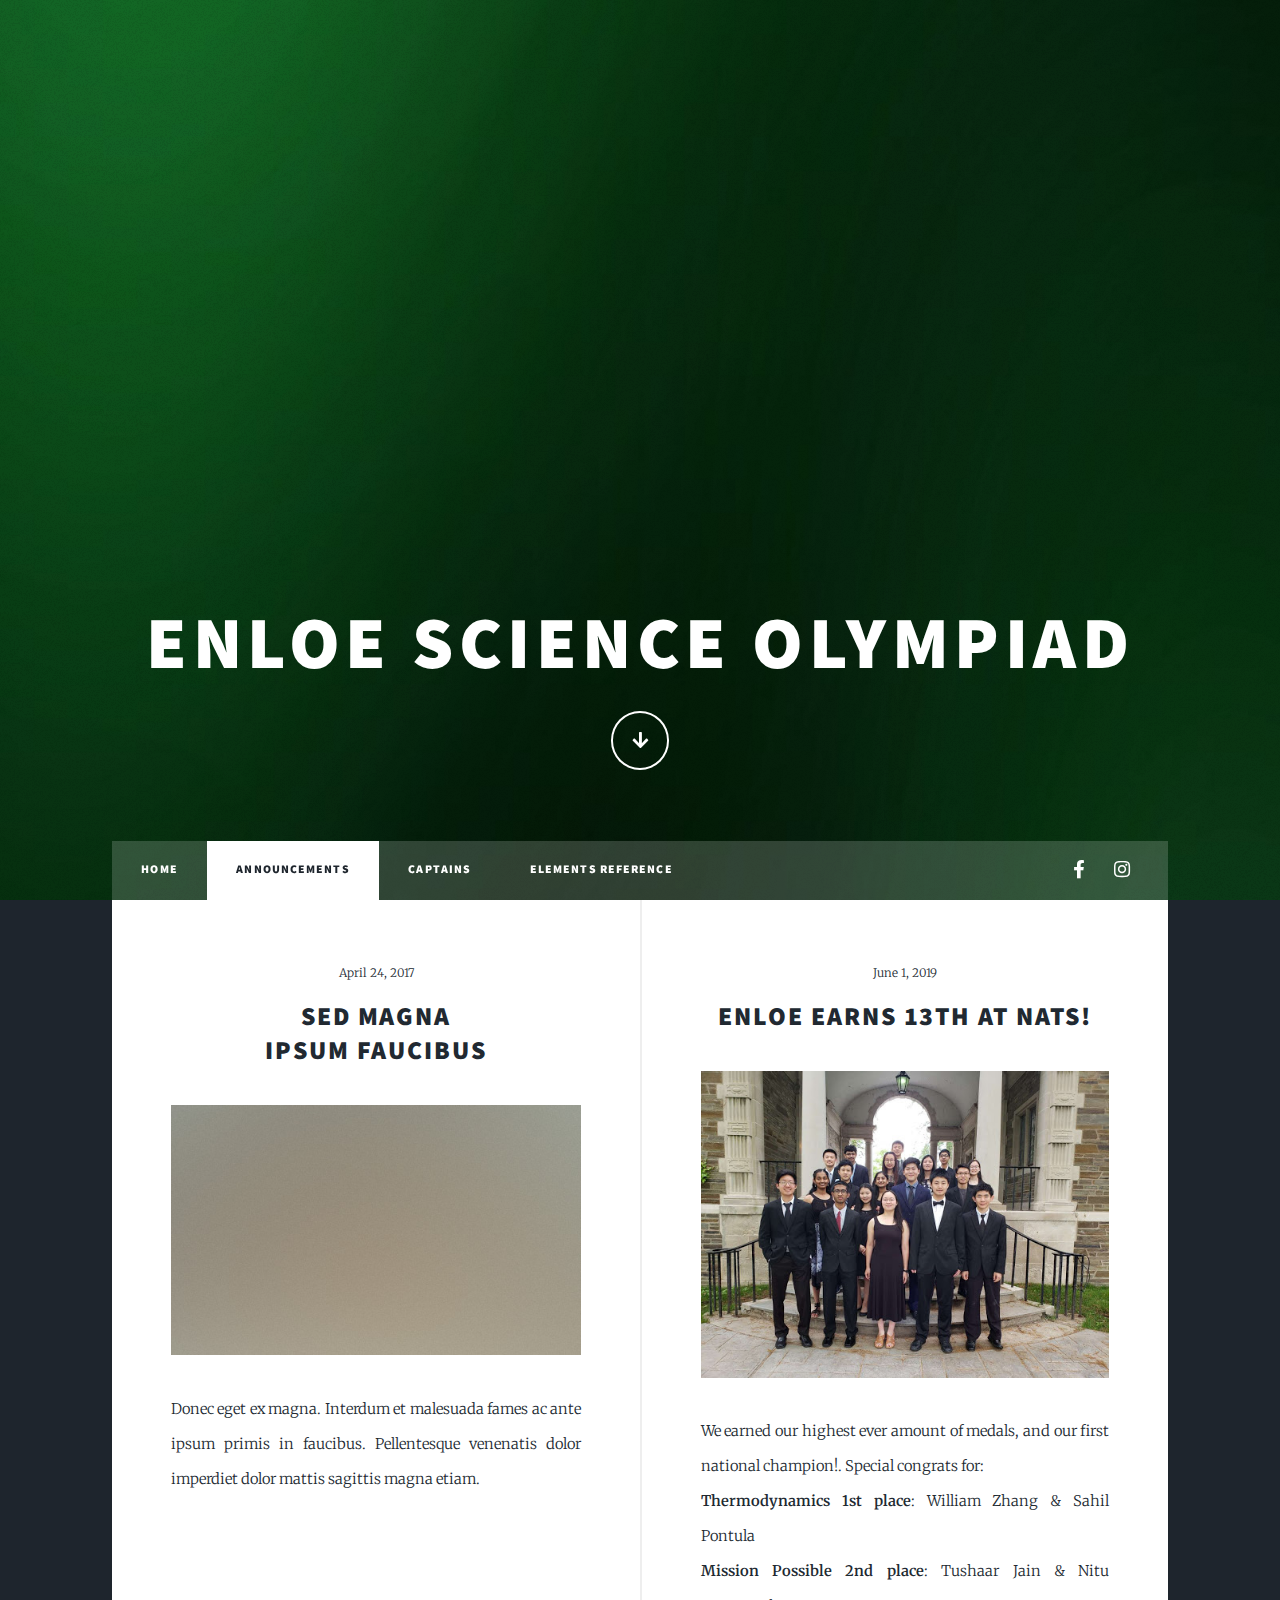
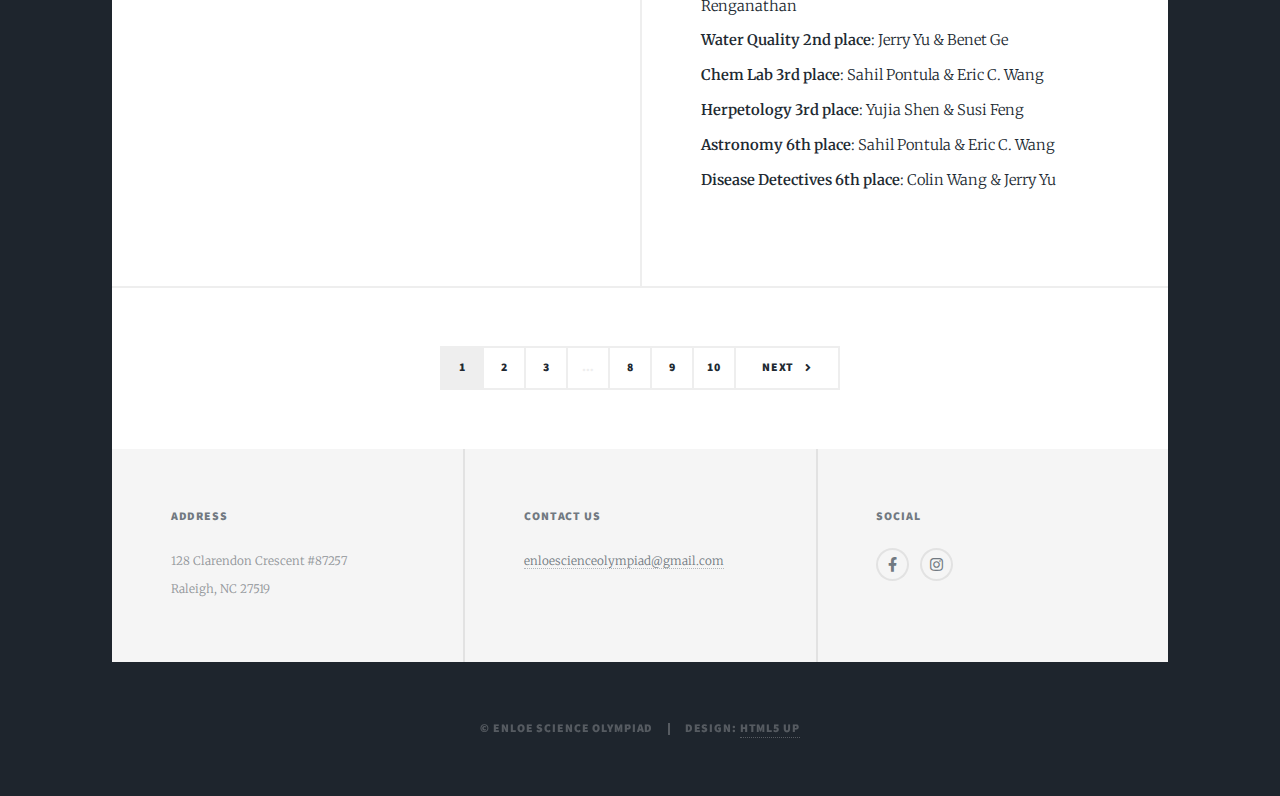
==== announcements.html @ c6d3ee55 "Merge branch 'gh-pages'" ====
<!DOCTYPE HTML>
<!--
	Massively by HTML5 UP
	html5up.net | @ajlkn
	Free for personal and commercial use under the CCA 3.0 license (html5up.net/license)
-->
<html>
	<head>
		<title>Enloe Science Olympiad</title>
		<meta charset="utf-8" />
		<meta name="viewport" content="width=device-width, initial-scale=1, user-scalable=no" />
		<link rel="stylesheet" href="assets/css/main.css" />
		<noscript><link rel="stylesheet" href="assets/css/noscript.css" /></noscript>
	</head>
	<body class="is-preload">

		<!-- Wrapper -->
			<div id="wrapper" class="fade-in">

				<!-- Intro -->
					<div id="intro">
						<h1>Enloe Science Olympiad</h1>
						<ul class="actions">
							<li><a href="#header" class="button icon solid solo fa-arrow-down scrolly">Continue</a></li>
						</ul>
					</div>

				<!-- Header -->
					<header id="header">
						<a href="index.html" class="logo">Enloe Science Olympiad</a>
					</header>

				<!-- Nav -->
					<nav id="nav">
						<ul class="links">
							<li><a href="index.html">Home</a></li>
							<li class="active"><a href="announcements.html">Announcements</a></li>
							<li><a href="captains.html">Captains</a></li>
							<li><a href="elements.html">Elements Reference</a></li>
						</ul>
						<ul class="icons">
							<li><a href="#" class="icon brands fa-facebook-f"><span class="label">Facebook</span></a></li>
							<li><a href="#" class="icon brands fa-instagram"><span class="label">Instagram</span></a></li>
						</ul>
					</nav>

				<!-- Main -->
					<div id="main">

						<!-- Posts -->
							<section class="posts">
								<article>
									<header>
										<span class="date">April 24, 2017</span>
										<h2><a href="#">Sed magna<br />
										ipsum faucibus</a></h2>
									</header>
									<a href="#" class="image fit"><img src="images/pic02.jpg" alt="" /></a>
									<p>Donec eget ex magna. Interdum et malesuada fames ac ante ipsum primis in faucibus. Pellentesque venenatis dolor imperdiet dolor mattis sagittis magna etiam.</p>
									<ul class="actions special">
									</ul>
								</article>
								<article>
									<header>
										<span class="date">June 1, 2019</span>
										<h2><a href="#">Enloe earns 13th at Nats!</a></h2>
									</header>
									<a href="#" class="image fit"><img src="images/2019nats.jpg" alt="" /></a>
									<p>We earned our highest ever amount of medals, and our first national champion!. Special congrats for:
									<br /><b>Thermodynamics 1st place</b>: William Zhang & Sahil Pontula<br />
									<b>Mission Possible 2nd place</b>: Tushaar Jain & Nitu Renganathan<br />
									<b>Water Quality 2nd place</b>: Jerry Yu & Benet Ge<br />
									<b>Chem Lab 3rd place</b>: Sahil Pontula & Eric C. Wang<br />
									<b>Herpetology 3rd place</b>: Yujia Shen & Susi Feng<br />
									<b>Astronomy 6th place</b>: Sahil Pontula & Eric C. Wang<br />
									<b>Disease Detectives 6th place</b>: Colin Wang & Jerry Yu<br /><p>
									<ul class="actions special">
									</ul>
								</article>
							</section>

				<!-- Footer -->
					<footer>
						<div class="pagination">
							<!--<a href="#" class="previous">Prev</a>-->
							<a href="#" class="page active">1</a>
							<a href="#" class="page">2</a>
							<a href="#" class="page">3</a>
							<span class="extra">&hellip;</span>
							<a href="#" class="page">8</a>
							<a href="#" class="page">9</a>
							<a href="#" class="page">10</a>
							<a href="#" class="next">Next</a>
						</div>
					</footer>

					</div>

				<!-- Footer -->
					<footer id="footer">
						</section>
							<section class="alt">
								<h3>Address</h3>
								<p>128 Clarendon Crescent #87257<br />
								Raleigh, NC 27519</p>
							</section>
							<section>
								<h3>Contact Us</h3>
								<p><a href="#">enloescienceolympiad@gmail.com</a></p>
							</section>
							<section>
								<h3>Social</h3>
								<ul class="icons alt">
									<li><a href="#" class="icon brands alt fa-facebook-f"><span class="label">Facebook</span></a></li>
									<li><a href="#" class="icon brands alt fa-instagram"><span class="label">Instagram</span></a></li>
								</ul>
							</section>
						</section>
					</footer>

				<!-- Copyright -->
					<div id="copyright">
						<ul><li>&copy; Enloe Science Olympiad</li><li>Design: <a href="https://html5up.net">HTML5 UP</a></li></ul>
					</div>

			</div>

		<!-- Scripts -->
			<script src="assets/js/jquery.min.js"></script>
			<script src="assets/js/jquery.scrollex.min.js"></script>
			<script src="assets/js/jquery.scrolly.min.js"></script>
			<script src="assets/js/browser.min.js"></script>
			<script src="assets/js/breakpoints.min.js"></script>
			<script src="assets/js/util.js"></script>
			<script src="assets/js/main.js"></script>

	</body>
</html>
---- assets/css/main.css ----
@import url(fontawesome-all.min.css);
@import url("https://fonts.googleapis.com/css?family=Merriweather:300,700,300italic,700italic|Source+Sans+Pro:900");

/*
	Massively by HTML5 UP
	html5up.net | @ajlkn
	Free for personal and commercial use under the CCA 3.0 license (html5up.net/license)
*/

html, body, div, span, applet, object,
iframe, h1, h2, h3, h4, h5, h6, p, blockquote,
pre, a, abbr, acronym, address, big, cite,
code, del, dfn, em, img, ins, kbd, q, s, samp,
small, strike, strong, sub, sup, tt, var, b,
u, i, center, dl, dt, dd, ol, ul, li, fieldset,
form, label, legend, table, caption, tbody,
tfoot, thead, tr, th, td, article, aside,
canvas, details, embed, figure, figcaption,
footer, header, hgroup, menu, nav, output, ruby,
section, summary, time, mark, audio, video {
	margin: 0;
	padding: 0;
	border: 0;
	font-size: 100%;
	font: inherit;
	vertical-align: baseline;}

article, aside, details, figcaption, figure,
footer, header, hgroup, menu, nav, section {
	display: block;}

body {
	line-height: 1;
}

ol, ul {
	list-style: none;
}

blockquote, q {
	quotes: none;
}

	blockquote:before, blockquote:after, q:before, q:after {
		content: '';
		content: none;
	}

table {
	border-collapse: collapse;
	border-spacing: 0;
}

body {
	-webkit-text-size-adjust: none;
}

mark {
	background-color: transparent;
	color: inherit;
}

input::-moz-focus-inner {
	border: 0;
	padding: 0;
}

input, select, textarea {
	-moz-appearance: none;
	-webkit-appearance: none;
	-ms-appearance: none;
	appearance: none;
}

/* Basic */

	@-ms-viewport {
		width: device-width;
	}

	body {
		-ms-overflow-style: scrollbar;
	}

	@media screen and (max-width: 480px) {

		html, body {
			min-width: 320px;
		}

	}

	html {
		box-sizing: border-box;
	}

	*, *:before, *:after {
		box-sizing: inherit;
	}

	body {
		background-color: #1e252d;
	}

		body.is-preload *, body.is-preload *:before, body.is-preload *:after {
			-moz-animation: none !important;
			-webkit-animation: none !important;
			-ms-animation: none !important;
			animation: none !important;
			-moz-transition: none !important;
			-webkit-transition: none !important;
			-ms-transition: none !important;
			transition: none !important;
		}

/* Type */

	html {
		font-size: 16pt;
	}

		@media screen and (max-width: 1680px) {

			html {
				font-size: 12pt;
			}

		}

		@media screen and (max-width: 1280px) {

			html {
				font-size: 11pt;
			}

		}

		@media screen and (max-width: 360px) {

			html {
				font-size: 10pt;
			}

		}

	body {
		color: #212931;
	}

	body, input, select, textarea {
		font-family: "Merriweather", Georgia, serif;
		font-weight: 300;
		font-size: 1rem;
		line-height: 2.375;
	}

	a {
		-moz-transition: color 0.2s ease-in-out, background-color 0.2s ease-in-out, border-color 0.2s ease-in-out, box-shadow 0.2s ease-in-out;
		-webkit-transition: color 0.2s ease-in-out, background-color 0.2s ease-in-out, border-color 0.2s ease-in-out, box-shadow 0.2s ease-in-out;
		-ms-transition: color 0.2s ease-in-out, background-color 0.2s ease-in-out, border-color 0.2s ease-in-out, box-shadow 0.2s ease-in-out;
		transition: color 0.2s ease-in-out, background-color 0.2s ease-in-out, border-color 0.2s ease-in-out, box-shadow 0.2s ease-in-out;
		border-bottom: dotted 1px;
		text-decoration: none;
	}

		a:hover {
			border-bottom-color: transparent;
		}

	strong, b {
		font-weight: 600;
	}

	em, i {
		font-style: italic;
	}

	p {
		text-align: justify;
		margin: 0 0 2rem 0;
	}

	h1, h2, h3, h4, h5, h6 {
		font-family: "Source Sans Pro", Helvetica, sans-serif;
		font-weight: 900;
		line-height: 1.5;
		letter-spacing: 0.075em;
		text-transform: uppercase;
		margin: 0 0 1rem 0;
	}

		h1 a, h2 a, h3 a, h4 a, h5 a, h6 a {
			border-bottom: 0;
			color: inherit;
			text-decoration: none;
		}

	h1 {
		font-size: 4rem;
		line-height: 1.1;
		margin: 0 0 2rem 0;
	}

	h2 {
		font-size: 1.75rem;
		line-height: 1.3;
		margin: 0 0 1.5rem 0;
	}

	h3 {
		font-size: 1.25rem;
		margin: 0 0 1.5rem 0;
	}

	h4 {
		font-size: 1rem;
	}

	h5 {
		font-size: 0.9rem;
	}

	h6 {
		font-size: 0.8rem;
	}

	sub {
		font-size: 0.8rem;
		position: relative;
		top: 0.5rem;
	}

	sup {
		font-size: 0.8rem;
		position: relative;
		top: -0.5rem;
	}

	blockquote {
		border-left: solid 4px;
		font-style: italic;
		margin: 0 0 2rem 0;
		padding: 0.5rem 0 0.5rem 2rem;
	}

	code {
		border: solid 2px;
		font-family: "Courier New", monospace;
		font-size: 0.9rem;
		margin: 0 0.25rem;
		padding: 0.25rem 0.65rem;
	}

	pre {
		-webkit-overflow-scrolling: touch;
		font-family: "Courier New", monospace;
		font-size: 0.9rem;
		margin: 0 0 2rem 0;
	}

		pre code {
			display: block;
			line-height: 1.75;
			padding: 1rem 1.5rem;
			overflow-x: auto;
		}

	hr {
		border: 0;
		border-bottom: solid 2px;
		margin: 3rem 0;
	}

		hr.major {
			margin: 5rem 0;
		}

	.align-left {
		text-align: left;
	}

	.align-center {
		text-align: center;
	}

	.align-right {
		text-align: right;
	}

	input, select, textarea {
		color: #212931;
	}

	a {
		color: #212931;
		border-bottom-color: rgba(33, 41, 49, 0.5);
	}

		a:hover {
			border-bottom-color: transparent;
			color: #18bfef !important;
		}

	strong, b {
		color: #212931;
	}

	h1, h2, h3, h4, h5, h6 {
		color: #212931;
	}

	blockquote {
		border-left-color: #eeeeee;
	}

	code {
		background: rgba(220, 220, 220, 0.25);
		border-color: #eeeeee;
	}

	hr {
		border-bottom-color: #eeeeee;
	}

/* Row */

	.row {
		display: flex;
		flex-wrap: wrap;
		box-sizing: border-box;
		align-items: stretch;
	}

		.row > * {
			box-sizing: border-box;
		}

		.row.gtr-uniform > * > :last-child {
			margin-bottom: 0;
		}

		.row.aln-left {
			justify-content: flex-start;
		}

		.row.aln-center {
			justify-content: center;
		}

		.row.aln-right {
			justify-content: flex-end;
		}

		.row.aln-top {
			align-items: flex-start;
		}

		.row.aln-middle {
			align-items: center;
		}

		.row.aln-bottom {
			align-items: flex-end;
		}

		.row > .imp {
			order: -1;
		}

		.row > .col-1 {
			width: 8.33333%;
		}

		.row > .off-1 {
			margin-left: 8.33333%;
		}

		.row > .col-2 {
			width: 16.66667%;
		}

		.row > .off-2 {
			margin-left: 16.66667%;
		}

		.row > .col-3 {
			width: 25%;
		}

		.row > .off-3 {
			margin-left: 25%;
		}

		.row > .col-4 {
			width: 33.33333%;
		}

		.row > .off-4 {
			margin-left: 33.33333%;
		}

		.row > .col-5 {
			width: 41.66667%;
		}

		.row > .off-5 {
			margin-left: 41.66667%;
		}

		.row > .col-6 {
			width: 50%;
		}

		.row > .off-6 {
			margin-left: 50%;
		}

		.row > .col-7 {
			width: 58.33333%;
		}

		.row > .off-7 {
			margin-left: 58.33333%;
		}

		.row > .col-8 {
			width: 66.66667%;
		}

		.row > .off-8 {
			margin-left: 66.66667%;
		}

		.row > .col-9 {
			width: 75%;
		}

		.row > .off-9 {
			margin-left: 75%;
		}

		.row > .col-10 {
			width: 83.33333%;
		}

		.row > .off-10 {
			margin-left: 83.33333%;
		}

		.row > .col-11 {
			width: 91.66667%;
		}

		.row > .off-11 {
			margin-left: 91.66667%;
		}

		.row > .col-12 {
			width: 100%;
		}

		.row > .off-12 {
			margin-left: 100%;
		}

		.row.gtr-0 {
			margin-top: 0;
			margin-left: 0rem;
		}

			.row.gtr-0 > * {
				padding: 0 0 0 0rem;
			}

			.row.gtr-0.gtr-uniform {
				margin-top: 0rem;
			}

				.row.gtr-0.gtr-uniform > * {
					padding-top: 0rem;
				}

		.row.gtr-25 {
			margin-top: 0;
			margin-left: -0.375rem;
		}

			.row.gtr-25 > * {
				padding: 0 0 0 0.375rem;
			}

			.row.gtr-25.gtr-uniform {
				margin-top: -0.375rem;
			}

				.row.gtr-25.gtr-uniform > * {
					padding-top: 0.375rem;
				}

		.row.gtr-50 {
			margin-top: 0;
			margin-left: -0.75rem;
		}

			.row.gtr-50 > * {
				padding: 0 0 0 0.75rem;
			}

			.row.gtr-50.gtr-uniform {
				margin-top: -0.75rem;
			}

				.row.gtr-50.gtr-uniform > * {
					padding-top: 0.75rem;
				}

		.row {
			margin-top: 0;
			margin-left: -1.5rem;
		}

			.row > * {
				padding: 0 0 0 1.5rem;
			}

			.row.gtr-uniform {
				margin-top: -1.5rem;
			}

				.row.gtr-uniform > * {
					padding-top: 1.5rem;
				}

		.row.gtr-150 {
			margin-top: 0;
			margin-left: -2.25rem;
		}

			.row.gtr-150 > * {
				padding: 0 0 0 2.25rem;
			}

			.row.gtr-150.gtr-uniform {
				margin-top: -2.25rem;
			}

				.row.gtr-150.gtr-uniform > * {
					padding-top: 2.25rem;
				}

		.row.gtr-200 {
			margin-top: 0;
			margin-left: -3rem;
		}

			.row.gtr-200 > * {
				padding: 0 0 0 3rem;
			}

			.row.gtr-200.gtr-uniform {
				margin-top: -3rem;
			}

				.row.gtr-200.gtr-uniform > * {
					padding-top: 3rem;
				}

		@media screen and (max-width: 1680px) {

			.row {
				display: flex;
				flex-wrap: wrap;
				box-sizing: border-box;
				align-items: stretch;
			}

				.row > * {
					box-sizing: border-box;
				}

				.row.gtr-uniform > * > :last-child {
					margin-bottom: 0;
				}

				.row.aln-left {
					justify-content: flex-start;
				}

				.row.aln-center {
					justify-content: center;
				}

				.row.aln-right {
					justify-content: flex-end;
				}

				.row.aln-top {
					align-items: flex-start;
				}

				.row.aln-middle {
					align-items: center;
				}

				.row.aln-bottom {
					align-items: flex-end;
				}

				.row > .imp-xlarge {
					order: -1;
				}

				.row > .col-1-xlarge {
					width: 8.33333%;
				}

				.row > .off-1-xlarge {
					margin-left: 8.33333%;
				}

				.row > .col-2-xlarge {
					width: 16.66667%;
				}

				.row > .off-2-xlarge {
					margin-left: 16.66667%;
				}

				.row > .col-3-xlarge {
					width: 25%;
				}

				.row > .off-3-xlarge {
					margin-left: 25%;
				}

				.row > .col-4-xlarge {
					width: 33.33333%;
				}

				.row > .off-4-xlarge {
					margin-left: 33.33333%;
				}

				.row > .col-5-xlarge {
					width: 41.66667%;
				}

				.row > .off-5-xlarge {
					margin-left: 41.66667%;
				}

				.row > .col-6-xlarge {
					width: 50%;
				}

				.row > .off-6-xlarge {
					margin-left: 50%;
				}

				.row > .col-7-xlarge {
					width: 58.33333%;
				}

				.row > .off-7-xlarge {
					margin-left: 58.33333%;
				}

				.row > .col-8-xlarge {
					width: 66.66667%;
				}

				.row > .off-8-xlarge {
					margin-left: 66.66667%;
				}

				.row > .col-9-xlarge {
					width: 75%;
				}

				.row > .off-9-xlarge {
					margin-left: 75%;
				}

				.row > .col-10-xlarge {
					width: 83.33333%;
				}

				.row > .off-10-xlarge {
					margin-left: 83.33333%;
				}

				.row > .col-11-xlarge {
					width: 91.66667%;
				}

				.row > .off-11-xlarge {
					margin-left: 91.66667%;
				}

				.row > .col-12-xlarge {
					width: 100%;
				}

				.row > .off-12-xlarge {
					margin-left: 100%;
				}

				.row.gtr-0 {
					margin-top: 0;
					margin-left: 0rem;
				}

					.row.gtr-0 > * {
						padding: 0 0 0 0rem;
					}

					.row.gtr-0.gtr-uniform {
						margin-top: 0rem;
					}

						.row.gtr-0.gtr-uniform > * {
							padding-top: 0rem;
						}

				.row.gtr-25 {
					margin-top: 0;
					margin-left: -0.375rem;
				}

					.row.gtr-25 > * {
						padding: 0 0 0 0.375rem;
					}

					.row.gtr-25.gtr-uniform {
						margin-top: -0.375rem;
					}

						.row.gtr-25.gtr-uniform > * {
							padding-top: 0.375rem;
						}

				.row.gtr-50 {
					margin-top: 0;
					margin-left: -0.75rem;
				}

					.row.gtr-50 > * {
						padding: 0 0 0 0.75rem;
					}

					.row.gtr-50.gtr-uniform {
						margin-top: -0.75rem;
					}

						.row.gtr-50.gtr-uniform > * {
							padding-top: 0.75rem;
						}

				.row {
					margin-top: 0;
					margin-left: -1.5rem;
				}

					.row > * {
						padding: 0 0 0 1.5rem;
					}

					.row.gtr-uniform {
						margin-top: -1.5rem;
					}

						.row.gtr-uniform > * {
							padding-top: 1.5rem;
						}

				.row.gtr-150 {
					margin-top: 0;
					margin-left: -2.25rem;
				}

					.row.gtr-150 > * {
						padding: 0 0 0 2.25rem;
					}

					.row.gtr-150.gtr-uniform {
						margin-top: -2.25rem;
					}

						.row.gtr-150.gtr-uniform > * {
							padding-top: 2.25rem;
						}

				.row.gtr-200 {
					margin-top: 0;
					margin-left: -3rem;
				}

					.row.gtr-200 > * {
						padding: 0 0 0 3rem;
					}

					.row.gtr-200.gtr-uniform {
						margin-top: -3rem;
					}

						.row.gtr-200.gtr-uniform > * {
							padding-top: 3rem;
						}

		}

		@media screen and (max-width: 1280px) {

			.row {
				display: flex;
				flex-wrap: wrap;
				box-sizing: border-box;
				align-items: stretch;
			}

				.row > * {
					box-sizing: border-box;
				}

				.row.gtr-uniform > * > :last-child {
					margin-bottom: 0;
				}

				.row.aln-left {
					justify-content: flex-start;
				}

				.row.aln-center {
					justify-content: center;
				}

				.row.aln-right {
					justify-content: flex-end;
				}

				.row.aln-top {
					align-items: flex-start;
				}

				.row.aln-middle {
					align-items: center;
				}

				.row.aln-bottom {
					align-items: flex-end;
				}

				.row > .imp-large {
					order: -1;
				}

				.row > .col-1-large {
					width: 8.33333%;
				}

				.row > .off-1-large {
					margin-left: 8.33333%;
				}

				.row > .col-2-large {
					width: 16.66667%;
				}

				.row > .off-2-large {
					margin-left: 16.66667%;
				}

				.row > .col-3-large {
					width: 25%;
				}

				.row > .off-3-large {
					margin-left: 25%;
				}

				.row > .col-4-large {
					width: 33.33333%;
				}

				.row > .off-4-large {
					margin-left: 33.33333%;
				}

				.row > .col-5-large {
					width: 41.66667%;
				}

				.row > .off-5-large {
					margin-left: 41.66667%;
				}

				.row > .col-6-large {
					width: 50%;
				}

				.row > .off-6-large {
					margin-left: 50%;
				}

				.row > .col-7-large {
					width: 58.33333%;
				}

				.row > .off-7-large {
					margin-left: 58.33333%;
				}

				.row > .col-8-large {
					width: 66.66667%;
				}

				.row > .off-8-large {
					margin-left: 66.66667%;
				}

				.row > .col-9-large {
					width: 75%;
				}

				.row > .off-9-large {
					margin-left: 75%;
				}

				.row > .col-10-large {
					width: 83.33333%;
				}

				.row > .off-10-large {
					margin-left: 83.33333%;
				}

				.row > .col-11-large {
					width: 91.66667%;
				}

				.row > .off-11-large {
					margin-left: 91.66667%;
				}

				.row > .col-12-large {
					width: 100%;
				}

				.row > .off-12-large {
					margin-left: 100%;
				}

				.row.gtr-0 {
					margin-top: 0;
					margin-left: 0rem;
				}

					.row.gtr-0 > * {
						padding: 0 0 0 0rem;
					}

					.row.gtr-0.gtr-uniform {
						margin-top: 0rem;
					}

						.row.gtr-0.gtr-uniform > * {
							padding-top: 0rem;
						}

				.row.gtr-25 {
					margin-top: 0;
					margin-left: -0.375rem;
				}

					.row.gtr-25 > * {
						padding: 0 0 0 0.375rem;
					}

					.row.gtr-25.gtr-uniform {
						margin-top: -0.375rem;
					}

						.row.gtr-25.gtr-uniform > * {
							padding-top: 0.375rem;
						}

				.row.gtr-50 {
					margin-top: 0;
					margin-left: -0.75rem;
				}

					.row.gtr-50 > * {
						padding: 0 0 0 0.75rem;
					}

					.row.gtr-50.gtr-uniform {
						margin-top: -0.75rem;
					}

						.row.gtr-50.gtr-uniform > * {
							padding-top: 0.75rem;
						}

				.row {
					margin-top: 0;
					margin-left: -1.5rem;
				}

					.row > * {
						padding: 0 0 0 1.5rem;
					}

					.row.gtr-uniform {
						margin-top: -1.5rem;
					}

						.row.gtr-uniform > * {
							padding-top: 1.5rem;
						}

				.row.gtr-150 {
					margin-top: 0;
					margin-left: -2.25rem;
				}

					.row.gtr-150 > * {
						padding: 0 0 0 2.25rem;
					}

					.row.gtr-150.gtr-uniform {
						margin-top: -2.25rem;
					}

						.row.gtr-150.gtr-uniform > * {
							padding-top: 2.25rem;
						}

				.row.gtr-200 {
					margin-top: 0;
					margin-left: -3rem;
				}

					.row.gtr-200 > * {
						padding: 0 0 0 3rem;
					}

					.row.gtr-200.gtr-uniform {
						margin-top: -3rem;
					}

						.row.gtr-200.gtr-uniform > * {
							padding-top: 3rem;
						}

		}

		@media screen and (max-width: 980px) {

			.row {
				display: flex;
				flex-wrap: wrap;
				box-sizing: border-box;
				align-items: stretch;
			}

				.row > * {
					box-sizing: border-box;
				}

				.row.gtr-uniform > * > :last-child {
					margin-bottom: 0;
				}

				.row.aln-left {
					justify-content: flex-start;
				}

				.row.aln-center {
					justify-content: center;
				}

				.row.aln-right {
					justify-content: flex-end;
				}

				.row.aln-top {
					align-items: flex-start;
				}

				.row.aln-middle {
					align-items: center;
				}

				.row.aln-bottom {
					align-items: flex-end;
				}

				.row > .imp-medium {
					order: -1;
				}

				.row > .col-1-medium {
					width: 8.33333%;
				}

				.row > .off-1-medium {
					margin-left: 8.33333%;
				}

				.row > .col-2-medium {
					width: 16.66667%;
				}

				.row > .off-2-medium {
					margin-left: 16.66667%;
				}

				.row > .col-3-medium {
					width: 25%;
				}

				.row > .off-3-medium {
					margin-left: 25%;
				}

				.row > .col-4-medium {
					width: 33.33333%;
				}

				.row > .off-4-medium {
					margin-left: 33.33333%;
				}

				.row > .col-5-medium {
					width: 41.66667%;
				}

				.row > .off-5-medium {
					margin-left: 41.66667%;
				}

				.row > .col-6-medium {
					width: 50%;
				}

				.row > .off-6-medium {
					margin-left: 50%;
				}

				.row > .col-7-medium {
					width: 58.33333%;
				}

				.row > .off-7-medium {
					margin-left: 58.33333%;
				}

				.row > .col-8-medium {
					width: 66.66667%;
				}

				.row > .off-8-medium {
					margin-left: 66.66667%;
				}

				.row > .col-9-medium {
					width: 75%;
				}

				.row > .off-9-medium {
					margin-left: 75%;
				}

				.row > .col-10-medium {
					width: 83.33333%;
				}

				.row > .off-10-medium {
					margin-left: 83.33333%;
				}

				.row > .col-11-medium {
					width: 91.66667%;
				}

				.row > .off-11-medium {
					margin-left: 91.66667%;
				}

				.row > .col-12-medium {
					width: 100%;
				}

				.row > .off-12-medium {
					margin-left: 100%;
				}

				.row.gtr-0 {
					margin-top: 0;
					margin-left: 0rem;
				}

					.row.gtr-0 > * {
						padding: 0 0 0 0rem;
					}

					.row.gtr-0.gtr-uniform {
						margin-top: 0rem;
					}

						.row.gtr-0.gtr-uniform > * {
							padding-top: 0rem;
						}

				.row.gtr-25 {
					margin-top: 0;
					margin-left: -0.375rem;
				}

					.row.gtr-25 > * {
						padding: 0 0 0 0.375rem;
					}

					.row.gtr-25.gtr-uniform {
						margin-top: -0.375rem;
					}

						.row.gtr-25.gtr-uniform > * {
							padding-top: 0.375rem;
						}

				.row.gtr-50 {
					margin-top: 0;
					margin-left: -0.75rem;
				}

					.row.gtr-50 > * {
						padding: 0 0 0 0.75rem;
					}

					.row.gtr-50.gtr-uniform {
						margin-top: -0.75rem;
					}

						.row.gtr-50.gtr-uniform > * {
							padding-top: 0.75rem;
						}

				.row {
					margin-top: 0;
					margin-left: -1.5rem;
				}

					.row > * {
						padding: 0 0 0 1.5rem;
					}

					.row.gtr-uniform {
						margin-top: -1.5rem;
					}

						.row.gtr-uniform > * {
							padding-top: 1.5rem;
						}

				.row.gtr-150 {
					margin-top: 0;
					margin-left: -2.25rem;
				}

					.row.gtr-150 > * {
						padding: 0 0 0 2.25rem;
					}

					.row.gtr-150.gtr-uniform {
						margin-top: -2.25rem;
					}

						.row.gtr-150.gtr-uniform > * {
							padding-top: 2.25rem;
						}

				.row.gtr-200 {
					margin-top: 0;
					margin-left: -3rem;
				}

					.row.gtr-200 > * {
						padding: 0 0 0 3rem;
					}

					.row.gtr-200.gtr-uniform {
						margin-top: -3rem;
					}

						.row.gtr-200.gtr-uniform > * {
							padding-top: 3rem;
						}

		}

		@media screen and (max-width: 736px) {

			.row {
				display: flex;
				flex-wrap: wrap;
				box-sizing: border-box;
				align-items: stretch;
			}

				.row > * {
					box-sizing: border-box;
				}

				.row.gtr-uniform > * > :last-child {
					margin-bottom: 0;
				}

				.row.aln-left {
					justify-content: flex-start;
				}

				.row.aln-center {
					justify-content: center;
				}

				.row.aln-right {
					justify-content: flex-end;
				}

				.row.aln-top {
					align-items: flex-start;
				}

				.row.aln-middle {
					align-items: center;
				}

				.row.aln-bottom {
					align-items: flex-end;
				}

				.row > .imp-small {
					order: -1;
				}

				.row > .col-1-small {
					width: 8.33333%;
				}

				.row > .off-1-small {
					margin-left: 8.33333%;
				}

				.row > .col-2-small {
					width: 16.66667%;
				}

				.row > .off-2-small {
					margin-left: 16.66667%;
				}

				.row > .col-3-small {
					width: 25%;
				}

				.row > .off-3-small {
					margin-left: 25%;
				}

				.row > .col-4-small {
					width: 33.33333%;
				}

				.row > .off-4-small {
					margin-left: 33.33333%;
				}

				.row > .col-5-small {
					width: 41.66667%;
				}

				.row > .off-5-small {
					margin-left: 41.66667%;
				}

				.row > .col-6-small {
					width: 50%;
				}

				.row > .off-6-small {
					margin-left: 50%;
				}

				.row > .col-7-small {
					width: 58.33333%;
				}

				.row > .off-7-small {
					margin-left: 58.33333%;
				}

				.row > .col-8-small {
					width: 66.66667%;
				}

				.row > .off-8-small {
					margin-left: 66.66667%;
				}

				.row > .col-9-small {
					width: 75%;
				}

				.row > .off-9-small {
					margin-left: 75%;
				}

				.row > .col-10-small {
					width: 83.33333%;
				}

				.row > .off-10-small {
					margin-left: 83.33333%;
				}

				.row > .col-11-small {
					width: 91.66667%;
				}

				.row > .off-11-small {
					margin-left: 91.66667%;
				}

				.row > .col-12-small {
					width: 100%;
				}

				.row > .off-12-small {
					margin-left: 100%;
				}

				.row.gtr-0 {
					margin-top: 0;
					margin-left: 0rem;
				}

					.row.gtr-0 > * {
						padding: 0 0 0 0rem;
					}

					.row.gtr-0.gtr-uniform {
						margin-top: 0rem;
					}

						.row.gtr-0.gtr-uniform > * {
							padding-top: 0rem;
						}

				.row.gtr-25 {
					margin-top: 0;
					margin-left: -0.375rem;
				}

					.row.gtr-25 > * {
						padding: 0 0 0 0.375rem;
					}

					.row.gtr-25.gtr-uniform {
						margin-top: -0.375rem;
					}

						.row.gtr-25.gtr-uniform > * {
							padding-top: 0.375rem;
						}

				.row.gtr-50 {
					margin-top: 0;
					margin-left: -0.75rem;
				}

					.row.gtr-50 > * {
						padding: 0 0 0 0.75rem;
					}

					.row.gtr-50.gtr-uniform {
						margin-top: -0.75rem;
					}

						.row.gtr-50.gtr-uniform > * {
							padding-top: 0.75rem;
						}

				.row {
					margin-top: 0;
					margin-left: -1.5rem;
				}

					.row > * {
						padding: 0 0 0 1.5rem;
					}

					.row.gtr-uniform {
						margin-top: -1.5rem;
					}

						.row.gtr-uniform > * {
							padding-top: 1.5rem;
						}

				.row.gtr-150 {
					margin-top: 0;
					margin-left: -2.25rem;
				}

					.row.gtr-150 > * {
						padding: 0 0 0 2.25rem;
					}

					.row.gtr-150.gtr-uniform {
						margin-top: -2.25rem;
					}

						.row.gtr-150.gtr-uniform > * {
							padding-top: 2.25rem;
						}

				.row.gtr-200 {
					margin-top: 0;
					margin-left: -3rem;
				}

					.row.gtr-200 > * {
						padding: 0 0 0 3rem;
					}

					.row.gtr-200.gtr-uniform {
						margin-top: -3rem;
					}

						.row.gtr-200.gtr-uniform > * {
							padding-top: 3rem;
						}

		}

		@media screen and (max-width: 480px) {

			.row {
				display: flex;
				flex-wrap: wrap;
				box-sizing: border-box;
				align-items: stretch;
			}

				.row > * {
					box-sizing: border-box;
				}

				.row.gtr-uniform > * > :last-child {
					margin-bottom: 0;
				}

				.row.aln-left {
					justify-content: flex-start;
				}

				.row.aln-center {
					justify-content: center;
				}

				.row.aln-right {
					justify-content: flex-end;
				}

				.row.aln-top {
					align-items: flex-start;
				}

				.row.aln-middle {
					align-items: center;
				}

				.row.aln-bottom {
					align-items: flex-end;
				}

				.row > .imp-xsmall {
					order: -1;
				}

				.row > .col-1-xsmall {
					width: 8.33333%;
				}

				.row > .off-1-xsmall {
					margin-left: 8.33333%;
				}

				.row > .col-2-xsmall {
					width: 16.66667%;
				}

				.row > .off-2-xsmall {
					margin-left: 16.66667%;
				}

				.row > .col-3-xsmall {
					width: 25%;
				}

				.row > .off-3-xsmall {
					margin-left: 25%;
				}

				.row > .col-4-xsmall {
					width: 33.33333%;
				}

				.row > .off-4-xsmall {
					margin-left: 33.33333%;
				}

				.row > .col-5-xsmall {
					width: 41.66667%;
				}

				.row > .off-5-xsmall {
					margin-left: 41.66667%;
				}

				.row > .col-6-xsmall {
					width: 50%;
				}

				.row > .off-6-xsmall {
					margin-left: 50%;
				}

				.row > .col-7-xsmall {
					width: 58.33333%;
				}

				.row > .off-7-xsmall {
					margin-left: 58.33333%;
				}

				.row > .col-8-xsmall {
					width: 66.66667%;
				}

				.row > .off-8-xsmall {
					margin-left: 66.66667%;
				}

				.row > .col-9-xsmall {
					width: 75%;
				}

				.row > .off-9-xsmall {
					margin-left: 75%;
				}

				.row > .col-10-xsmall {
					width: 83.33333%;
				}

				.row > .off-10-xsmall {
					margin-left: 83.33333%;
				}

				.row > .col-11-xsmall {
					width: 91.66667%;
				}

				.row > .off-11-xsmall {
					margin-left: 91.66667%;
				}

				.row > .col-12-xsmall {
					width: 100%;
				}

				.row > .off-12-xsmall {
					margin-left: 100%;
				}

				.row.gtr-0 {
					margin-top: 0;
					margin-left: 0rem;
				}

					.row.gtr-0 > * {
						padding: 0 0 0 0rem;
					}

					.row.gtr-0.gtr-uniform {
						margin-top: 0rem;
					}

						.row.gtr-0.gtr-uniform > * {
							padding-top: 0rem;
						}

				.row.gtr-25 {
					margin-top: 0;
					margin-left: -0.375rem;
				}

					.row.gtr-25 > * {
						padding: 0 0 0 0.375rem;
					}

					.row.gtr-25.gtr-uniform {
						margin-top: -0.375rem;
					}

						.row.gtr-25.gtr-uniform > * {
							padding-top: 0.375rem;
						}

				.row.gtr-50 {
					margin-top: 0;
					margin-left: -0.75rem;
				}

					.row.gtr-50 > * {
						padding: 0 0 0 0.75rem;
					}

					.row.gtr-50.gtr-uniform {
						margin-top: -0.75rem;
					}

						.row.gtr-50.gtr-uniform > * {
							padding-top: 0.75rem;
						}

				.row {
					margin-top: 0;
					margin-left: -1.5rem;
				}

					.row > * {
						padding: 0 0 0 1.5rem;
					}

					.row.gtr-uniform {
						margin-top: -1.5rem;
					}

						.row.gtr-uniform > * {
							padding-top: 1.5rem;
						}

				.row.gtr-150 {
					margin-top: 0;
					margin-left: -2.25rem;
				}

					.row.gtr-150 > * {
						padding: 0 0 0 2.25rem;
					}

					.row.gtr-150.gtr-uniform {
						margin-top: -2.25rem;
					}

						.row.gtr-150.gtr-uniform > * {
							padding-top: 2.25rem;
						}

				.row.gtr-200 {
					margin-top: 0;
					margin-left: -3rem;
				}

					.row.gtr-200 > * {
						padding: 0 0 0 3rem;
					}

					.row.gtr-200.gtr-uniform {
						margin-top: -3rem;
					}

						.row.gtr-200.gtr-uniform > * {
							padding-top: 3rem;
						}

		}

		@media screen and (max-width: 360px) {

			.row {
				display: flex;
				flex-wrap: wrap;
				box-sizing: border-box;
				align-items: stretch;
			}

				.row > * {
					box-sizing: border-box;
				}

				.row.gtr-uniform > * > :last-child {
					margin-bottom: 0;
				}

				.row.aln-left {
					justify-content: flex-start;
				}

				.row.aln-center {
					justify-content: center;
				}

				.row.aln-right {
					justify-content: flex-end;
				}

				.row.aln-top {
					align-items: flex-start;
				}

				.row.aln-middle {
					align-items: center;
				}

				.row.aln-bottom {
					align-items: flex-end;
				}

				.row > .imp-xxsmall {
					order: -1;
				}

				.row > .col-1-xxsmall {
					width: 8.33333%;
				}

				.row > .off-1-xxsmall {
					margin-left: 8.33333%;
				}

				.row > .col-2-xxsmall {
					width: 16.66667%;
				}

				.row > .off-2-xxsmall {
					margin-left: 16.66667%;
				}

				.row > .col-3-xxsmall {
					width: 25%;
				}

				.row > .off-3-xxsmall {
					margin-left: 25%;
				}

				.row > .col-4-xxsmall {
					width: 33.33333%;
				}

				.row > .off-4-xxsmall {
					margin-left: 33.33333%;
				}

				.row > .col-5-xxsmall {
					width: 41.66667%;
				}

				.row > .off-5-xxsmall {
					margin-left: 41.66667%;
				}

				.row > .col-6-xxsmall {
					width: 50%;
				}

				.row > .off-6-xxsmall {
					margin-left: 50%;
				}

				.row > .col-7-xxsmall {
					width: 58.33333%;
				}

				.row > .off-7-xxsmall {
					margin-left: 58.33333%;
				}

				.row > .col-8-xxsmall {
					width: 66.66667%;
				}

				.row > .off-8-xxsmall {
					margin-left: 66.66667%;
				}

				.row > .col-9-xxsmall {
					width: 75%;
				}

				.row > .off-9-xxsmall {
					margin-left: 75%;
				}

				.row > .col-10-xxsmall {
					width: 83.33333%;
				}

				.row > .off-10-xxsmall {
					margin-left: 83.33333%;
				}

				.row > .col-11-xxsmall {
					width: 91.66667%;
				}

				.row > .off-11-xxsmall {
					margin-left: 91.66667%;
				}

				.row > .col-12-xxsmall {
					width: 100%;
				}

				.row > .off-12-xxsmall {
					margin-left: 100%;
				}

				.row.gtr-0 {
					margin-top: 0;
					margin-left: 0rem;
				}

					.row.gtr-0 > * {
						padding: 0 0 0 0rem;
					}

					.row.gtr-0.gtr-uniform {
						margin-top: 0rem;
					}

						.row.gtr-0.gtr-uniform > * {
							padding-top: 0rem;
						}

				.row.gtr-25 {
					margin-top: 0;
					margin-left: -0.375rem;
				}

					.row.gtr-25 > * {
						padding: 0 0 0 0.375rem;
					}

					.row.gtr-25.gtr-uniform {
						margin-top: -0.375rem;
					}

						.row.gtr-25.gtr-uniform > * {
							padding-top: 0.375rem;
						}

				.row.gtr-50 {
					margin-top: 0;
					margin-left: -0.75rem;
				}

					.row.gtr-50 > * {
						padding: 0 0 0 0.75rem;
					}

					.row.gtr-50.gtr-uniform {
						margin-top: -0.75rem;
					}

						.row.gtr-50.gtr-uniform > * {
							padding-top: 0.75rem;
						}

				.row {
					margin-top: 0;
					margin-left: -1.5rem;
				}

					.row > * {
						padding: 0 0 0 1.5rem;
					}

					.row.gtr-uniform {
						margin-top: -1.5rem;
					}

						.row.gtr-uniform > * {
							padding-top: 1.5rem;
						}

				.row.gtr-150 {
					margin-top: 0;
					margin-left: -2.25rem;
				}

					.row.gtr-150 > * {
						padding: 0 0 0 2.25rem;
					}

					.row.gtr-150.gtr-uniform {
						margin-top: -2.25rem;
					}

						.row.gtr-150.gtr-uniform > * {
							padding-top: 2.25rem;
						}

				.row.gtr-200 {
					margin-top: 0;
					margin-left: -3rem;
				}

					.row.gtr-200 > * {
						padding: 0 0 0 3rem;
					}

					.row.gtr-200.gtr-uniform {
						margin-top: -3rem;
					}

						.row.gtr-200.gtr-uniform > * {
							padding-top: 3rem;
						}

		}

/* Box */

	.box {
		border: solid 2px;
		margin-bottom: 2rem;
		padding: 1.5rem;
	}

		.box > :last-child,
		.box > :last-child > :last-child,
		.box > :last-child > :last-child > :last-child {
			margin-bottom: 0;
		}

		.box.alt {
			border: 0;
			border-radius: 0;
			padding: 0;
		}

	.box {
		border-color: #eeeeee;
	}

/* Button */

	input[type="submit"],
	input[type="reset"],
	input[type="button"],
	button,
	.button {
		-moz-appearance: none;
		-webkit-appearance: none;
		-ms-appearance: none;
		appearance: none;
		-moz-transition: background-color 0.2s ease-in-out, box-shadow 0.2s ease-in-out, color 0.2s ease-in-out;
		-webkit-transition: background-color 0.2s ease-in-out, box-shadow 0.2s ease-in-out, color 0.2s ease-in-out;
		-ms-transition: background-color 0.2s ease-in-out, box-shadow 0.2s ease-in-out, color 0.2s ease-in-out;
		transition: background-color 0.2s ease-in-out, box-shadow 0.2s ease-in-out, color 0.2s ease-in-out;
		border: 0;
		border-radius: 0;
		cursor: pointer;
		display: inline-block;
		font-family: "Source Sans Pro", Helvetica, sans-serif;
		font-size: 0.8rem;
		font-weight: 900;
		letter-spacing: 0.075em;
		height: 3rem;
		line-height: 3rem;
		padding: 0 2rem;
		text-align: center;
		text-decoration: none;
		text-transform: uppercase;
		white-space: nowrap;
	}

		input[type="submit"].icon:before,
		input[type="reset"].icon:before,
		input[type="button"].icon:before,
		button.icon:before,
		.button.icon:before {
			margin-right: 0.5rem;
		}

		input[type="submit"].icon.solo,
		input[type="reset"].icon.solo,
		input[type="button"].icon.solo,
		button.icon.solo,
		.button.icon.solo {
			position: relative;
			width: 4rem;
			height: 4rem;
			line-height: 4rem;
			border-radius: 4rem;
			text-indent: 4rem;
			overflow: hidden;
			padding: 0;
			white-space: nowrap;
		}

			input[type="submit"].icon.solo:before,
			input[type="reset"].icon.solo:before,
			input[type="button"].icon.solo:before,
			button.icon.solo:before,
			.button.icon.solo:before {
				position: absolute;
				display: block;
				top: 0;
				left: 0;
				width: inherit;
				height: inherit;
				line-height: inherit;
				font-size: 1.25rem;
				margin-right: 0;
				text-align: center;
				text-indent: 0;
			}

		input[type="submit"].fit,
		input[type="reset"].fit,
		input[type="button"].fit,
		button.fit,
		.button.fit {
			width: 100%;
		}

		input[type="submit"].small,
		input[type="reset"].small,
		input[type="button"].small,
		button.small,
		.button.small {
			font-size: 0.7rem;
			height: 2.5rem;
			line-height: 2.5rem;
			padding: 0 1.5rem;
		}

		input[type="submit"].large,
		input[type="reset"].large,
		input[type="button"].large,
		button.large,
		.button.large {
			font-size: 0.9rem;
			height: 3.5rem;
			line-height: 3.5rem;
			padding: 0 2.75rem;
		}

		@media screen and (max-width: 980px) {

			input[type="submit"],
			input[type="reset"],
			input[type="button"],
			button,
			.button {
				font-size: 0.9rem;
				height: 3.25rem;
				line-height: 3.25rem;
			}

				input[type="submit"].large,
				input[type="reset"].large,
				input[type="button"].large,
				button.large,
				.button.large {
					font-size: 1rem;
					height: 3.75rem;
					line-height: 3.75rem;
				}

		}

		input[type="submit"].disabled, input[type="submit"]:disabled,
		input[type="reset"].disabled,
		input[type="reset"]:disabled,
		input[type="button"].disabled,
		input[type="button"]:disabled,
		button.disabled,
		button:disabled,
		.button.disabled,
		.button:disabled {
			pointer-events: none;
			opacity: 0.25;
		}

	input[type="submit"],
	input[type="reset"],
	input[type="button"],
	button,
	.button {
		background-color: transparent;
		box-shadow: inset 0 0 0 2px #212931;
		color: #212931 !important;
	}

		input[type="submit"]:hover,
		input[type="reset"]:hover,
		input[type="button"]:hover,
		button:hover,
		.button:hover {
			box-shadow: inset 0 0 0 2px #18bfef;
			color: #18bfef !important;
		}

		input[type="submit"].primary,
		input[type="reset"].primary,
		input[type="button"].primary,
		button.primary,
		.button.primary {
			background-color: #212931;
			box-shadow: none;
			color: #ffffff !important;
		}

			input[type="submit"].primary:hover,
			input[type="reset"].primary:hover,
			input[type="button"].primary:hover,
			button.primary:hover,
			.button.primary:hover {
				background-color: #18bfef;
			}

/* Form */

	form {
		margin: 0 0 2rem 0;
	}

		form > :last-child {
			margin-bottom: 0;
		}

		form > .fields {
			display: -moz-flex;
			display: -webkit-flex;
			display: -ms-flex;
			display: flex;
			-moz-flex-wrap: wrap;
			-webkit-flex-wrap: wrap;
			-ms-flex-wrap: wrap;
			flex-wrap: wrap;
			width: calc(100% + 3rem);
			margin: -1.5rem 0 2rem -1.5rem;
		}

			form > .fields > .field {
				-moz-flex-grow: 0;
				-webkit-flex-grow: 0;
				-ms-flex-grow: 0;
				flex-grow: 0;
				-moz-flex-shrink: 0;
				-webkit-flex-shrink: 0;
				-ms-flex-shrink: 0;
				flex-shrink: 0;
				padding: 1.5rem 0 0 1.5rem;
				width: calc(100% - 1.5rem);
			}

				form > .fields > .field.half {
					width: calc(50% - 0.75rem);
				}

				form > .fields > .field.third {
					width: calc(100%/3 - 0.5rem);
				}

				form > .fields > .field.quarter {
					width: calc(25% - 0.375rem);
				}

		@media screen and (max-width: 480px) {

			form > .fields {
				width: calc(100% + 3rem);
				margin: -1.5rem 0 2rem -1.5rem;
			}

				form > .fields > .field {
					padding: 1.5rem 0 0 1.5rem;
					width: calc(100% - 1.5rem);
				}

					form > .fields > .field.half {
						width: calc(100% - 1.5rem);
					}

					form > .fields > .field.third {
						width: calc(100% - 1.5rem);
					}

					form > .fields > .field.quarter {
						width: calc(100% - 1.5rem);
					}

		}

	label {
		display: block;
		font-family: "Source Sans Pro", Helvetica, sans-serif;
		font-weight: 900;
		line-height: 1.5;
		letter-spacing: 0.075em;
		font-size: 0.8rem;
		text-transform: uppercase;
		margin: 0 0 0.75rem 0;
	}

		@media screen and (max-width: 980px) {

			label {
				font-size: 0.9rem;
			}

		}

	input[type="text"],
	input[type="password"],
	input[type="email"],
	select,
	textarea {
		-moz-appearance: none;
		-webkit-appearance: none;
		-ms-appearance: none;
		appearance: none;
		background: transparent;
		border-radius: 0;
		border: solid 2px;
		color: inherit;
		display: block;
		outline: 0;
		padding: 0 1rem;
		text-decoration: none;
		width: 100%;
	}

		input[type="text"]:invalid,
		input[type="password"]:invalid,
		input[type="email"]:invalid,
		select:invalid,
		textarea:invalid {
			box-shadow: none;
		}

	select {
		background-size: 1.25rem;
		background-repeat: no-repeat;
		background-position: calc(100% - 1rem) center;
		height: 3rem;
		padding-right: 3rem;
		text-overflow: ellipsis;
	}

		select:focus::-ms-value {
			background-color: transparent;
		}

		select::-ms-expand {
			display: none;
		}

	input[type="text"],
	input[type="password"],
	input[type="email"],
	select {
		height: 3rem;
	}

	textarea {
		padding: 0.75rem 1rem;
	}

	input[type="checkbox"],
	input[type="radio"] {
		-moz-appearance: none;
		-webkit-appearance: none;
		-ms-appearance: none;
		appearance: none;
		display: block;
		float: left;
		margin-right: -2rem;
		opacity: 0;
		width: 1rem;
		z-index: -1;
	}

		input[type="checkbox"] + label,
		input[type="radio"] + label {
			text-decoration: none;
			cursor: pointer;
			display: inline-block;
			font-size: 1rem;
			letter-spacing: 0;
			font-family: "Merriweather", Georgia, serif;
			text-transform: none;
			font-weight: 300;
			padding-left: 2.8rem;
			padding-right: 1rem;
			position: relative;
		}

			input[type="checkbox"] + label:before,
			input[type="radio"] + label:before {
				-moz-osx-font-smoothing: grayscale;
				-webkit-font-smoothing: antialiased;
				display: inline-block;
				font-style: normal;
				font-variant: normal;
				text-rendering: auto;
				line-height: 1;
				text-transform: none !important;
				font-family: 'Font Awesome 5 Free';
				font-weight: 900;
			}

			input[type="checkbox"] + label:before,
			input[type="radio"] + label:before {
				border-radius: 0;
				border: solid 2px;
				content: '';
				display: inline-block;
				font-size: 0.8rem;
				height: 1.8rem;
				left: 0;
				line-height: 1.65rem;
				position: absolute;
				text-align: center;
				top: -0.125rem;
				width: 1.8rem;
			}

		input[type="checkbox"]:checked + label:before,
		input[type="radio"]:checked + label:before {
			content: '\f00c';
		}

	input[type="checkbox"] + label:before {
		border-radius: 0;
	}

	input[type="radio"] + label:before {
		border-radius: 100%;
	}

	::-webkit-input-placeholder {
		opacity: 1.0;
	}

	:-moz-placeholder {
		opacity: 1.0;
	}

	::-moz-placeholder {
		opacity: 1.0;
	}

	:-ms-input-placeholder {
		opacity: 1.0;
	}

	label {
		color: #212931;
	}

	input[type="text"],
	input[type="password"],
	input[type="email"],
	select,
	textarea {
		border-color: #eeeeee;
	}

		input[type="text"]:focus,
		input[type="password"]:focus,
		input[type="email"]:focus,
		select:focus,
		textarea:focus {
			border-color: #18bfef;
		}

	select {
		background-image: url("data:image/svg+xml;charset=utf8,%3Csvg xmlns='http://www.w3.org/2000/svg' width='40' height='40' preserveAspectRatio='none' viewBox='0 0 40 40'%3E%3Cpath d='M9.4,12.3l10.4,10.4l10.4-10.4c0.2-0.2,0.5-0.4,0.9-0.4c0.3,0,0.6,0.1,0.9,0.4l3.3,3.3c0.2,0.2,0.4,0.5,0.4,0.9 c0,0.4-0.1,0.6-0.4,0.9L20.7,31.9c-0.2,0.2-0.5,0.4-0.9,0.4c-0.3,0-0.6-0.1-0.9-0.4L4.3,17.3c-0.2-0.2-0.4-0.5-0.4-0.9 c0-0.4,0.1-0.6,0.4-0.9l3.3-3.3c0.2-0.2,0.5-0.4,0.9-0.4S9.1,12.1,9.4,12.3z' fill='%23eeeeee' /%3E%3C/svg%3E");
	}

		select option {
			background-color: #ffffff;
			color: #212931;
		}

	.select-wrapper:before {
		color: #eeeeee;
	}

	input[type="checkbox"] + label,
	input[type="radio"] + label {
		color: #212931;
	}

		input[type="checkbox"] + label:before,
		input[type="radio"] + label:before {
			border-color: #eeeeee;
		}

	input[type="checkbox"]:checked + label:before,
	input[type="radio"]:checked + label:before {
		background-color: #212931;
		border-color: #212931;
		color: #ffffff;
	}

	input[type="checkbox"]:focus + label:before,
	input[type="radio"]:focus + label:before {
		border-color: #18bfef;
	}

	::-webkit-input-placeholder {
		color: #909498 !important;
	}

	:-moz-placeholder {
		color: #909498 !important;
	}

	::-moz-placeholder {
		color: #909498 !important;
	}

	:-ms-input-placeholder {
		color: #909498 !important;
	}

	.formerize-placeholder {
		color: #909498 !important;
	}

/* Icon */

	.icon {
		text-decoration: none;
		border-bottom: none;
		position: relative;
	}

		.icon:before {
			-moz-osx-font-smoothing: grayscale;
			-webkit-font-smoothing: antialiased;
			display: inline-block;
			font-style: normal;
			font-variant: normal;
			text-rendering: auto;
			line-height: 1;
			text-transform: none !important;
			font-family: 'Font Awesome 5 Free';
			font-weight: 400;
		}

		.icon > .label {
			display: none;
		}

		.icon:before {
			line-height: inherit;
		}

		.icon.solid:before {
			font-weight: 900;
		}

		.icon.brands:before {
			font-family: 'Font Awesome 5 Brands';
		}

/* Image */

	.image {
		border: 0;
		display: inline-block;
		position: relative;
	}

		.image img {
			display: block;
		}

		.image.left, .image.right {
			max-width: 40%;
		}

			.image.left img, .image.right img {
				width: 100%;
			}

		.image.left {
			float: left;
			margin: 0 2rem 2rem 0;
			top: 0.75rem;
		}

		.image.right {
			float: right;
			margin: 0 0 2rem 2rem;
			top: 0.75rem;
		}

		.image.fit {
			display: block;
			margin: 2.5rem 0;
			width: 100%;
		}

			.image.fit:first-child {
				margin-top: 0;
			}

			.image.fit img {
				width: 100%;
			}

		.image.main {
			display: block;
			margin: 4rem 0;
			width: 100%;
		}

			.image.main:first-child {
				margin-top: 0;
			}

			.image.main img {
				width: 100%;
			}

		@media screen and (max-width: 736px) {

			.image.fit {
				margin: 2rem 0;
			}

			.image.main {
				margin: 2rem 0;
			}

		}

	a.image {
		overflow: hidden;
	}

		a.image img {
			-moz-transition: -moz-transform 0.2s ease-out;
			-webkit-transition: -webkit-transform 0.2s ease-out;
			-ms-transition: -ms-transform 0.2s ease-out;
			transition: transform 0.2s ease-out;
		}

		a.image:hover img {
			-moz-transform: scale(1.05);
			-webkit-transform: scale(1.05);
			-ms-transform: scale(1.05);
			transform: scale(1.05);
		}

/* Actions */

	ul.actions {
		display: -moz-flex;
		display: -webkit-flex;
		display: -ms-flex;
		display: flex;
		cursor: default;
		list-style: none;
		margin-left: -1rem;
		padding-left: 0;
	}

		ul.actions li {
			padding: 0 0 0 1rem;
			vertical-align: middle;
		}

		ul.actions.special {
			-moz-justify-content: center;
			-webkit-justify-content: center;
			-ms-justify-content: center;
			justify-content: center;
			width: 100%;
			margin-left: 0;
		}

			ul.actions.special li:first-child {
				padding-left: 0;
			}

		ul.actions.stacked {
			-moz-flex-direction: column;
			-webkit-flex-direction: column;
			-ms-flex-direction: column;
			flex-direction: column;
			margin-left: 0;
		}

			ul.actions.stacked li {
				padding: 1.3rem 0 0 0;
			}

				ul.actions.stacked li:first-child {
					padding-top: 0;
				}

		ul.actions.fit {
			width: calc(100% + 1rem);
		}

			ul.actions.fit li {
				-moz-flex-grow: 1;
				-webkit-flex-grow: 1;
				-ms-flex-grow: 1;
				flex-grow: 1;
				-moz-flex-shrink: 1;
				-webkit-flex-shrink: 1;
				-ms-flex-shrink: 1;
				flex-shrink: 1;
				width: 100%;
			}

				ul.actions.fit li > * {
					width: 100%;
				}

			ul.actions.fit.stacked {
				width: 100%;
			}

		@media screen and (max-width: 480px) {

			ul.actions:not(.fixed) {
				-moz-flex-direction: column;
				-webkit-flex-direction: column;
				-ms-flex-direction: column;
				flex-direction: column;
				margin-left: 0;
				width: 100% !important;
			}

				ul.actions:not(.fixed) li {
					-moz-flex-grow: 1;
					-webkit-flex-grow: 1;
					-ms-flex-grow: 1;
					flex-grow: 1;
					-moz-flex-shrink: 1;
					-webkit-flex-shrink: 1;
					-ms-flex-shrink: 1;
					flex-shrink: 1;
					padding: 1rem 0 0 0;
					text-align: center;
					width: 100%;
				}

					ul.actions:not(.fixed) li > * {
						width: 100%;
					}

					ul.actions:not(.fixed) li:first-child {
						padding-top: 0;
					}

					ul.actions:not(.fixed) li input[type="submit"],
					ul.actions:not(.fixed) li input[type="reset"],
					ul.actions:not(.fixed) li input[type="button"],
					ul.actions:not(.fixed) li button,
					ul.actions:not(.fixed) li .button {
						width: 100%;
					}

						ul.actions:not(.fixed) li input[type="submit"].icon:before,
						ul.actions:not(.fixed) li input[type="reset"].icon:before,
						ul.actions:not(.fixed) li input[type="button"].icon:before,
						ul.actions:not(.fixed) li button.icon:before,
						ul.actions:not(.fixed) li .button.icon:before {
							margin-left: -0.5rem;
						}

		}

/* Icons */

	ul.icons {
		cursor: default;
		list-style: none;
		padding-left: 0;
	}

		ul.icons li {
			display: inline-block;
			padding: 0 0.5rem 0 0;
			vertical-align: middle;
		}

			ul.icons li:last-child {
				padding-right: 0;
			}

			ul.icons li .icon:before {
				width: 2.25rem;
				height: 2.25rem;
				line-height: 2.25rem;
				display: inline-block;
				text-align: center;
				border-radius: 100%;
				font-size: 1.25rem;
			}

		ul.icons.alt li .icon:before {
			-moz-transition: color 0.2s ease-in-out, background-color 0.2s ease-in-out, border-color 0.2s ease-in-out, box-shadow 0.2s ease-in-out;
			-webkit-transition: color 0.2s ease-in-out, background-color 0.2s ease-in-out, border-color 0.2s ease-in-out, box-shadow 0.2s ease-in-out;
			-ms-transition: color 0.2s ease-in-out, background-color 0.2s ease-in-out, border-color 0.2s ease-in-out, box-shadow 0.2s ease-in-out;
			transition: color 0.2s ease-in-out, background-color 0.2s ease-in-out, border-color 0.2s ease-in-out, box-shadow 0.2s ease-in-out;
			font-size: 1rem;
		}

/* List */

	ol {
		list-style: decimal;
		margin: 0 0 2rem 0;
		padding-left: 1.25rem;
	}

		ol li {
			padding-left: 0.25rem;
		}

	ul {
		list-style: disc;
		margin: 0 0 2rem 0;
		padding-left: 1rem;
	}

		ul li {
			padding-left: 0.5rem;
		}

		ul.divided {
			list-style: none;
			padding-left: 0;
		}

			ul.divided li {
				border-top: solid 1px;
				padding: 0.5rem 0;
			}

				ul.divided li:first-child {
					border-top: 0;
					padding-top: 0;
				}

	dl {
		margin: 0 0 2rem 0;
	}

		dl dt {
			display: block;
			font-weight: 600;
			margin: 0 0 1rem 0;
		}

		dl dd {
			margin-left: 2rem;
		}

	ul.divided li {
		border-top-color: #eeeeee;
	}

	ul.icons li a.icon:hover:before {
		color: #18bfef;
	}

	ul.icons.alt li .icon:before {
		box-shadow: inset 0 0 0 2px #eeeeee;
	}

	ul.icons.alt li a.icon:hover:before {
		box-shadow: inset 0 0 0 2px #18bfef;
	}

/* Section/Article */

	section.special, article.special {
		text-align: center;
	}

	header {
		cursor: default;
	}

		header > .date {
			display: block;
			font-size: 0.8rem;
			height: 1;
			margin: 0 0 1rem 0;
			position: relative;
		}

		header > p {
			font-style: italic;
		}

		header > h1 + p {
			font-size: 1.1rem;
			margin-top: -0.5rem;
			line-height: 2;
		}

		header > h2 + p {
			font-size: 1rem;
			margin-top: -0.75rem;
		}

		header > h3 + p {
			font-size: 0.9rem;
			margin-top: -0.75rem;
		}

		header > h4 + p {
			font-size: 0.8rem;
			margin-top: -0.75rem;
		}

		header.major {
			margin: 0 0 4rem 0;
			text-align: center;
		}

			header.major > :last-child {
				margin-bottom: 0;
			}

			header.major > p {
				margin-top: 0;
				text-align: center;
			}

			header.major > .date {
				font-size: 1rem;
				margin: 0 0 4rem 0;
			}

				header.major > .date:before, header.major > .date:after {
					content: '';
					display: block;
					position: absolute;
					top: 50%;
					width: calc(50% - 6rem);
					border-top: solid 2px;
				}

				header.major > .date:before {
					left: 0;
				}

				header.major > .date:after {
					right: 0;
				}

		@media screen and (max-width: 980px) {

			header br {
				display: none;
			}

		}

		@media screen and (max-width: 736px) {

			header.major {
				margin: 0 0 2rem 0;
			}

		}

	header.major .date:before, header.major .date:after {
		border-top-color: #eeeeee;
	}

/* Table */

	.table-wrapper {
		-webkit-overflow-scrolling: touch;
		overflow-x: auto;
	}

	table {
		margin: 0 0 2rem 0;
		width: 100%;
	}

		table tbody tr {
			border: solid 1px;
			border-left: 0;
			border-right: 0;
		}

		table td {
			padding: 0.75rem 0.75rem;
		}

		table th {
			font-family: "Source Sans Pro", Helvetica, sans-serif;
			font-size: 0.8rem;
			font-weight: 900;
			letter-spacing: 0.075em;
			line-height: 1.5;
			padding: 0 0.75rem 0.75rem 0.75rem;
			text-align: left;
			text-transform: uppercase;
		}

			@media screen and (max-width: 980px) {

				table th {
					font-size: 0.9rem;
				}

			}

		table thead {
			border-bottom: solid 2px;
		}

		table tfoot {
			border-top: solid 2px;
		}

		table.alt {
			border-collapse: separate;
		}

			table.alt tbody tr td {
				border: solid 1px;
				border-left-width: 0;
				border-top-width: 0;
			}

				table.alt tbody tr td:first-child {
					border-left-width: 1px;
				}

			table.alt tbody tr:first-child td {
				border-top-width: 1px;
			}

			table.alt thead {
				border-bottom: 0;
			}

			table.alt tfoot {
				border-top: 0;
			}

	table tbody tr {
		border-color: #eeeeee;
	}

		table tbody tr:nth-child(2n + 1) {
			background-color: rgba(220, 220, 220, 0.25);
		}

	table th {
		color: #212931;
	}

	table thead {
		border-bottom-color: #eeeeee;
	}

	table tfoot {
		border-top-color: #eeeeee;
	}

	table.alt tbody tr td {
		border-color: #eeeeee;
	}

/* Pagination */

	.pagination {
		display: -moz-inline-flex;
		display: -webkit-inline-flex;
		display: -ms-inline-flex;
		display: inline-flex;
		-moz-user-select: none;
		-webkit-user-select: none;
		-ms-user-select: none;
		user-select: none;
		cursor: default;
		list-style: none;
		margin: 0 0 2rem 2px;
		padding: 0;
	}

		.pagination a, .pagination span {
			-moz-transition: background-color 0.2s ease-in-out, border-color 0.2s ease-in-out, box-shadow 0.2s ease-in-out, color 0.2s ease-in-out;
			-webkit-transition: background-color 0.2s ease-in-out, border-color 0.2s ease-in-out, box-shadow 0.2s ease-in-out, color 0.2s ease-in-out;
			-ms-transition: background-color 0.2s ease-in-out, border-color 0.2s ease-in-out, box-shadow 0.2s ease-in-out, color 0.2s ease-in-out;
			transition: background-color 0.2s ease-in-out, border-color 0.2s ease-in-out, box-shadow 0.2s ease-in-out, color 0.2s ease-in-out;
			border: solid 2px;
			display: inline-block;
			font-family: "Source Sans Pro", Helvetica, sans-serif;
			font-size: 0.8rem;
			font-weight: 900;
			height: 3rem;
			letter-spacing: 0.075em;
			line-height: calc(3rem - 4px);
			margin-left: -2px;
			min-width: 3rem;
			position: relative;
			text-align: center;
			text-decoration: none;
			text-transform: uppercase;
		}

		.pagination .next, .pagination .previous {
			text-decoration: none;
			padding: 0 1.75rem;
		}

			.pagination .next:before, .pagination .previous:before {
				-moz-osx-font-smoothing: grayscale;
				-webkit-font-smoothing: antialiased;
				display: inline-block;
				font-style: normal;
				font-variant: normal;
				text-rendering: auto;
				line-height: 1;
				text-transform: none !important;
				font-family: 'Font Awesome 5 Free';
				font-weight: 900;
			}

			.pagination .next:before, .pagination .previous:before {
				display: inline-block;
				color: inherit !important;
				line-height: inherit;
			}

		.pagination .previous:before {
			content: '\f104';
			margin-right: 0.9375em;
		}

		.pagination .next:before {
			content: '\f105';
			float: right;
			margin-left: 0.9375em;
		}

		@media screen and (max-width: 980px) {

			.pagination a, .pagination span {
				font-size: 0.9rem;
			}

		}

		@media screen and (max-width: 480px) {

			.pagination .page, .pagination .extra {
				display: none;
			}

		}

	.pagination a, .pagination span {
		border-color: #eeeeee;
	}

	.pagination a {
		color: #212931 !important;
	}

		.pagination a:hover {
			color: #18bfef !important;
			border-color: #18bfef;
			z-index: 1;
		}

			.pagination a:hover + a,
			.pagination a:hover + span {
				border-left-color: #18bfef;
			}

		.pagination a.active {
			background-color: #eeeeee;
		}

	.pagination span {
		color: #eeeeee;
	}

/* Wrapper */

	#wrapper {
		-moz-transition: opacity 0.5s ease;
		-webkit-transition: opacity 0.5s ease;
		-ms-transition: opacity 0.5s ease;
		transition: opacity 0.5s ease;
		position: relative;
		z-index: 1;
		overflow: hidden;
	}

		#wrapper > .bg {
			position: absolute;
			top: 0;
			left: 0;
			width: 100%;
			height: 100%;
			background-color: #212931;
			background-image: url("../../images/overlay.png"), linear-gradient(0deg, rgba(0, 0, 0, 0.1), rgba(0, 0, 0, 0.1)), url("../../images/bg.jpg");
			background-size: auto,								auto,														100% auto;
			background-position: center,								center,														top center;
			background-repeat: repeat,								no-repeat,													no-repeat;
			background-attachment: scroll,								scroll,														scroll;
			z-index: -1;
		}

			#wrapper > .bg.fixed {
				position: fixed;
				width: 100vw;
				height: 100vh;
			}

		#wrapper.fade-in:before {
			pointer-events: none;
			-moz-transition: opacity 1s ease-in-out;
			-webkit-transition: opacity 1s ease-in-out;
			-ms-transition: opacity 1s ease-in-out;
			transition: opacity 1s ease-in-out;
			-moz-transition-delay: 0.75s;
			-webkit-transition-delay: 0.75s;
			-ms-transition-delay: 0.75s;
			transition-delay: 0.75s;
			background: #1e252d;
			content: '';
			display: block;
			height: 100%;
			left: 0;
			opacity: 0;
			position: fixed;
			top: 0;
			width: 100%;
		}

		body.is-preload #wrapper.fade-in:before {
			opacity: 1;
		}

		@media screen and (orientation: portrait) {

			#wrapper > .bg {
				background-size: auto,								auto,														auto 175%;
			}

		}

/* Intro */

	#intro {
		color: #ffffff;
		padding: 8rem 4rem 6rem 4rem ;
		-moz-align-items: center;
		-webkit-align-items: center;
		-ms-align-items: center;
		align-items: center;
		display: -moz-flex;
		display: -webkit-flex;
		display: -ms-flex;
		display: flex;
		-moz-flex-direction: column;
		-webkit-flex-direction: column;
		-ms-flex-direction: column;
		flex-direction: column;
		-moz-justify-content: -moz-flex-end;
		-webkit-justify-content: -webkit-flex-end;
		-ms-justify-content: -ms-flex-end;
		justify-content: flex-end;
		-moz-transition: opacity 1s ease, -moz-transform 1s ease;
		-webkit-transition: opacity 1s ease, -webkit-transform 1s ease;
		-ms-transition: opacity 1s ease, -ms-transform 1s ease;
		transition: opacity 1s ease, transform 1s ease;
		position: relative;
		cursor: default;
		text-align: center;
		z-index: 1;
		min-height: 100vh;
	}

		#intro input, #intro select, #intro textarea {
			color: #ffffff;
		}

		#intro a {
			color: #ffffff;
			border-bottom-color: rgba(255, 255, 255, 0.5);
		}

			#intro a:hover {
				border-bottom-color: transparent;
				color: #18bfef !important;
			}

		#intro strong, #intro b {
			color: #ffffff;
		}

		#intro h1, #intro h2, #intro h3, #intro h4, #intro h5, #intro h6 {
			color: #ffffff;
		}

		#intro blockquote {
			border-left-color: #ffffff;
		}

		#intro code {
			background: rgba(255, 255, 255, 0.075);
			border-color: #ffffff;
		}

		#intro hr {
			border-bottom-color: #ffffff;
		}

		#intro input[type="submit"],
		#intro input[type="reset"],
		#intro input[type="button"],
		#intro button,
		#intro .button {
			background-color: transparent;
			box-shadow: inset 0 0 0 2px #ffffff;
			color: #ffffff !important;
		}

			#intro input[type="submit"]:hover,
			#intro input[type="reset"]:hover,
			#intro input[type="button"]:hover,
			#intro button:hover,
			#intro .button:hover {
				box-shadow: inset 0 0 0 2px #18bfef;
				color: #18bfef !important;
			}

			#intro input[type="submit"].primary,
			#intro input[type="reset"].primary,
			#intro input[type="button"].primary,
			#intro button.primary,
			#intro .button.primary {
				background-color: #ffffff;
				box-shadow: none;
				color: #1e252d !important;
			}

				#intro input[type="submit"].primary:hover,
				#intro input[type="reset"].primary:hover,
				#intro input[type="button"].primary:hover,
				#intro button.primary:hover,
				#intro .button.primary:hover {
					background-color: #18bfef;
				}

		#intro h1 {
			font-size: 5rem;
			line-height: 1;
		}

		#intro p {
			font-size: 1.25rem;
			font-style: italic;
			margin-top: -0.25rem;
			text-align: center;
		}

		#intro + #header {
			margin-top: -20rem;
		}

			#intro + #header .logo {
				-moz-transform: translateY(2rem);
				-webkit-transform: translateY(2rem);
				-ms-transform: translateY(2rem);
				transform: translateY(2rem);
				opacity: 0;
				visibility: hidden;
			}

		#intro.hidden {
			pointer-events: none;
			-moz-transform: translateY(2rem);
			-webkit-transform: translateY(2rem);
			-ms-transform: translateY(2rem);
			transform: translateY(2rem);
			-moz-transition: opacity 0.5s ease, -moz-transform 0.5s ease, visibility 0.5s;
			-webkit-transition: opacity 0.5s ease, -webkit-transform 0.5s ease, visibility 0.5s;
			-ms-transition: opacity 0.5s ease, -ms-transform 0.5s ease, visibility 0.5s;
			transition: opacity 0.5s ease, transform 0.5s ease, visibility 0.5s;
			opacity: 0;
			visibility: hidden;
		}

			#intro.hidden + #header .logo {
				-moz-transform: translateY(0);
				-webkit-transform: translateY(0);
				-ms-transform: translateY(0);
				transform: translateY(0);
				opacity: 1;
				visibility: visible;
			}

		body.is-preload #intro {
			-moz-transform: translateY(2rem);
			-webkit-transform: translateY(2rem);
			-ms-transform: translateY(2rem);
			transform: translateY(2rem);
			opacity: 0;
		}

			body.is-preload #intro:not(.hidden) + #header + #nav {
				-moz-transform: translateY(4rem);
				-webkit-transform: translateY(4rem);
				-ms-transform: translateY(4rem);
				transform: translateY(4rem);
				opacity: 0;
			}

		@media screen and (max-width: 980px) {

			#intro {
				padding: 4rem 4rem 2rem 4rem ;
				min-height: 90vh;
			}

				#intro p br {
					display: none;
				}

				#intro + #header {
					margin-top: -14rem;
				}

		}

		@media screen and (max-width: 736px) {

			#intro {
				padding: 3rem 2rem 1rem 2rem ;
				min-height: 80vh;
			}

				#intro h1 {
					font-size: 3.25rem;
					line-height: 1.1;
					margin-bottom: 1rem;
				}

				#intro p {
					font-size: 1rem;
					margin-top: 0rem;
				}

				#intro .actions {
					display: none;
				}

		}

/* Header */

	#header {
		color: #ffffff;
		-moz-align-items: center;
		-webkit-align-items: center;
		-ms-align-items: center;
		align-items: center;
		display: -moz-flex;
		display: -webkit-flex;
		display: -ms-flex;
		display: flex;
		-moz-flex-direction: column;
		-webkit-flex-direction: column;
		-ms-flex-direction: column;
		flex-direction: column;
		-moz-justify-content: -moz-flex-end;
		-webkit-justify-content: -webkit-flex-end;
		-ms-justify-content: -ms-flex-end;
		justify-content: flex-end;
		pointer-events: none;
		-moz-user-select: none;
		-webkit-user-select: none;
		-ms-user-select: none;
		user-select: none;
		height: 20rem;
		padding-bottom: 8rem;
		position: relative;
		text-align: center;
		z-index: 2;
	}

		#header input, #header select, #header textarea {
			color: #ffffff;
		}

		#header a {
			color: #ffffff;
			border-bottom-color: rgba(255, 255, 255, 0.5);
		}

			#header a:hover {
				border-bottom-color: transparent;
				color: #18bfef !important;
			}

		#header strong, #header b {
			color: #ffffff;
		}

		#header h1, #header h2, #header h3, #header h4, #header h5, #header h6 {
			color: #ffffff;
		}

		#header blockquote {
			border-left-color: #ffffff;
		}

		#header code {
			background: rgba(255, 255, 255, 0.075);
			border-color: #ffffff;
		}

		#header hr {
			border-bottom-color: #ffffff;
		}

		#header .logo {
			-moz-transition: border-color 0.2s ease-in-out, color 0.2s ease-in-out, opacity 0.5s ease, -moz-transform 0.5s ease, visibility 0.5s;
			-webkit-transition: border-color 0.2s ease-in-out, color 0.2s ease-in-out, opacity 0.5s ease, -webkit-transform 0.5s ease, visibility 0.5s;
			-ms-transition: border-color 0.2s ease-in-out, color 0.2s ease-in-out, opacity 0.5s ease, -ms-transform 0.5s ease, visibility 0.5s;
			transition: border-color 0.2s ease-in-out, color 0.2s ease-in-out, opacity 0.5s ease, transform 0.5s ease, visibility 0.5s;
			pointer-events: auto;
			border-style: solid;
			border-color: #ffff7e;
			border-width: 5px !important;
			font-family: "Source Sans Pro", Helvetica, sans-serif;
			font-size: 2.25rem;
			font-weight: 900;ffff7e
			letter-spacing: 0.075em;
			line-height: 1;
			padding: 1rem 1.75rem;
			text-transform: uppercase;
			visibility: visible;
		}

			#header .logo:hover {
				border-color: #18bfef !important;
				color: #18bfef !important;
			}

		@media screen and (max-width: 980px) {

			#header {
				height: 14rem;
				padding-bottom: 4rem;
			}

		}

		@media screen and (max-width: 736px) {

			#header {
				padding-bottom: 3rem;
			}

				#header .logo {
					font-size: 1.75rem;
					border-width: 3px !important;
				}

		}

/* Nav */

	#nav {
		color: #ffffff;
		display: -moz-flex;
		display: -webkit-flex;
		display: -ms-flex;
		display: flex;
		-moz-transition: -moz-transform 1s ease, opacity 1s ease;
		-webkit-transition: -webkit-transform 1s ease, opacity 1s ease;
		-ms-transition: -ms-transform 1s ease, opacity 1s ease;
		transition: transform 1s ease, opacity 1s ease;
		background: rgba(255, 255, 255, 0.175);
		height: 4rem;
		line-height: 4rem;
		margin: -4rem auto 0 auto;
		overflow: hidden;
		padding: 0 2rem 0 0;
		position: relative;
		width: calc(100% - 4rem);
		max-width: 72rem;
		z-index: 2;
	}

		#nav ul.divided li {
			border-top-color: #ffffff;
		}

		#nav ul.icons li a.icon:hover:before {
			color: #18bfef;
		}

		#nav ul.icons.alt li .icon:before {
			box-shadow: inset 0 0 0 2px #ffffff;
		}

		#nav ul.icons.alt li a.icon:hover:before {
			box-shadow: inset 0 0 0 2px #18bfef;
		}

		#nav input, #nav select, #nav textarea {
			color: #ffffff;
		}

		#nav a {
			color: #ffffff;
			border-bottom-color: rgba(255, 255, 255, 0.5);
		}

			#nav a:hover {
				border-bottom-color: transparent;
				color: #18bfef !important;
			}

		#nav strong, #nav b {
			color: #ffffff;
		}

		#nav h1, #nav h2, #nav h3, #nav h4, #nav h5, #nav h6 {
			color: #ffffff;
		}

		#nav blockquote {
			border-left-color: #ffffff;
		}

		#nav code {
			background: rgba(255, 255, 255, 0.075);
			border-color: #ffffff;
		}

		#nav hr {
			border-bottom-color: #ffffff;
		}

		#nav ul.links {
			display: -moz-flex;
			display: -webkit-flex;
			display: -ms-flex;
			display: flex;
			-moz-flex-grow: 1;
			-webkit-flex-grow: 1;
			-ms-flex-grow: 1;
			flex-grow: 1;
			-moz-flex-shrink: 1;
			-webkit-flex-shrink: 1;
			-ms-flex-shrink: 1;
			flex-shrink: 1;
			font-family: "Source Sans Pro", Helvetica, sans-serif;
			font-weight: 900;
			letter-spacing: 0.075em;
			list-style: none;
			margin-bottom: 0;
			padding-left: 0;
			text-transform: uppercase;
		}

			#nav ul.links li {
				display: block;
				padding-left: 0;
			}

				#nav ul.links li a {
					-moz-transition: background-color 0.2s ease-in-out, color 0.2s ease-in-out;
					-webkit-transition: background-color 0.2s ease-in-out, color 0.2s ease-in-out;
					-ms-transition: background-color 0.2s ease-in-out, color 0.2s ease-in-out;
					transition: background-color 0.2s ease-in-out, color 0.2s ease-in-out;
					display: block;
					font-size: 0.8rem;
					outline: none;
					padding: 0 2rem;
				}

					#nav ul.links li a:hover {
						color: inherit !important;
						background-color: rgba(255, 255, 255, 0.1);
					}

				#nav ul.links li.active {
					background-color: #ffffff;
				}

					#nav ul.links li.active a {
						color: #1e252d;
					}

						#nav ul.links li.active a:hover {
							color: #18bfef !important;
						}

		#nav ul.icons {
			-moz-flex-grow: 0;
			-webkit-flex-grow: 0;
			-ms-flex-grow: 0;
			flex-grow: 0;
			-moz-flex-shrink: 0;
			-webkit-flex-shrink: 0;
			-ms-flex-shrink: 0;
			flex-shrink: 0;
			margin-bottom: 0;
		}

		@media screen and (max-width: 980px) {

			#nav {
				display: none;
			}

		}

/* Main */

	#main {
		background-color: #ffffff;
		position: relative;
		margin: 0 auto;
		width: calc(100% - 4rem);
		max-width: 72rem;
		z-index: 2;
	}

		#main > * {
			padding: 4rem 4rem 2rem 4rem ;
			border-top: solid 2px #eeeeee;
			margin: 0;
		}

			#main > *:first-child {
				border-top: 0;
			}

		#main > footer {
			text-align: center;
		}

		#main > .post {
			padding: 8rem 8rem 6rem 8rem ;
		}

			#main > .post header.major > .date {
				margin-top: -2rem;
			}

			#main > .post header.major > h1, #main > .post header.major h2 {
				font-size: 4rem;
				line-height: 1.1;
				margin: 0 0 2rem 0;
			}

			#main > .post.featured {
				text-align: center;
			}

			@media screen and (max-width: 1280px) {

				#main > .post {
					padding: 6rem 4rem 4rem 4rem ;
				}

			}

			@media screen and (max-width: 736px) {

				#main > .post {
					padding: 4rem 2rem 2rem 2rem ;
				}

					#main > .post header.major > .date {
						margin-top: -1rem;
						margin-bottom: 2rem;
					}

					#main > .post header.major > h1, #main > .post header.major h2 {
						font-size: 2.5rem;
						line-height: 1.2;
						margin: 0 0 1.5rem 0;
					}

			}

		#main > .posts {
			display: -moz-flex;
			display: -webkit-flex;
			display: -ms-flex;
			display: flex;
			-moz-flex-wrap: wrap;
			-webkit-flex-wrap: wrap;
			-ms-flex-wrap: wrap;
			flex-wrap: wrap;
			-moz-align-items: -moz-stretch;
			-webkit-align-items: -webkit-stretch;
			-ms-align-items: -ms-stretch;
			align-items: stretch;
			text-align: center;
			width: 100%;
			padding: 0;
		}

			#main > .posts > * {
				-moz-flex-shrink: 1;
				-webkit-flex-shrink: 1;
				-ms-flex-shrink: 1;
				flex-shrink: 1;
				-moz-flex-grow: 0;
				-webkit-flex-grow: 0;
				-ms-flex-grow: 0;
				flex-grow: 0;
			}

			#main > .posts > * {
				width: 50%;
			}

			#main > .posts > * {
				padding: 4rem;
				width: 50%;
			}

			#main > .posts > article {
				border-color: #eeeeee;
				border-left-width: 2px;
				border-style: solid;
				border-top-width: 2px;
				text-align: center;
			}

				#main > .posts > article > :last-child {
					margin-bottom: 0;
				}

				#main > .posts > article:nth-child(2n - 1) {
					border-left-width: 0;
				}

				#main > .posts > article:nth-child(-n + 2) {
					border-top-width: 0;
				}

			@media screen and (max-width: 980px) {

				#main > .posts > * {
					width: 50%;
				}

				#main > .posts > * {
					padding: 2.5rem;
					width: 50%;
				}

			}

			@media screen and (max-width: 736px) {

				#main > .posts > * {
					width: 100%;
				}

				#main > .posts > * {
					padding: 2rem;
					width: 100%;
				}

				#main > .posts > article:nth-child(2n - 1) {
					border-left-width: 2px;
				}

				#main > .posts > article:nth-child(-n + 2) {
					border-top-width: 2px;
				}

				#main > .posts > article:nth-child(n) {
					border-left-width: 0;
				}

				#main > .posts > article:nth-child(-n + 1) {
					border-top-width: 0;
				}

				#main > .posts > article .image {
					max-width: 25rem;
					margin-left: auto;
					margin-right: auto;
				}

			}

		@media screen and (max-width: 736px) {

			#main > * {
				padding: 2rem 2rem 0.1rem 2rem ;
			}

		}

		@media screen and (max-width: 480px) {

			#main {
				width: 100%;
			}

		}

/* Footer */

	#footer {
		color: #717981;
		display: -moz-flex;
		display: -webkit-flex;
		display: -ms-flex;
		display: flex;
		background-color: #f5f5f5;
		color: #909498;
		cursor: default;
		position: relative;
		margin: 0 auto;
		width: calc(100% - 4rem);
		max-width: 72rem;
		z-index: 2;
	}

		#footer input, #footer select, #footer textarea {
			color: #717981;
		}

		#footer a {
			color: #717981;
			border-bottom-color: rgba(113, 121, 129, 0.5);
		}

			#footer a:hover {
				border-bottom-color: transparent;
				color: #18bfef !important;
			}

		#footer strong, #footer b {
			color: #717981;
		}

		#footer h1, #footer h2, #footer h3, #footer h4, #footer h5, #footer h6 {
			color: #717981;
		}

		#footer blockquote {
			border-left-color: #e2e2e2;
		}

		#footer code {
			background: rgba(220, 220, 220, 0.5);
			border-color: #e2e2e2;
		}

		#footer hr {
			border-bottom-color: #e2e2e2;
		}

		#footer .box {
			border-color: #e2e2e2;
		}

		#footer input[type="submit"],
		#footer input[type="reset"],
		#footer input[type="button"],
		#footer button,
		#footer .button {
			background-color: transparent;
			box-shadow: inset 0 0 0 2px #717981;
			color: #717981 !important;
		}

			#footer input[type="submit"]:hover,
			#footer input[type="reset"]:hover,
			#footer input[type="button"]:hover,
			#footer button:hover,
			#footer .button:hover {
				box-shadow: inset 0 0 0 2px #18bfef;
				color: #18bfef !important;
			}

			#footer input[type="submit"].primary,
			#footer input[type="reset"].primary,
			#footer input[type="button"].primary,
			#footer button.primary,
			#footer .button.primary {
				background-color: #717981;
				box-shadow: none;
				color: #f5f5f5 !important;
			}

				#footer input[type="submit"].primary:hover,
				#footer input[type="reset"].primary:hover,
				#footer input[type="button"].primary:hover,
				#footer button.primary:hover,
				#footer .button.primary:hover {
					background-color: #18bfef;
				}

		#footer label {
			color: #717981;
		}

		#footer input[type="text"],
		#footer input[type="password"],
		#footer input[type="email"],
		#footer select,
		#footer textarea {
			border-color: #e2e2e2;
		}

			#footer input[type="text"]:focus,
			#footer input[type="password"]:focus,
			#footer input[type="email"]:focus,
			#footer select:focus,
			#footer textarea:focus {
				border-color: #18bfef;
			}

		#footer select {
			background-image: url("data:image/svg+xml;charset=utf8,%3Csvg xmlns='http://www.w3.org/2000/svg' width='40' height='40' preserveAspectRatio='none' viewBox='0 0 40 40'%3E%3Cpath d='M9.4,12.3l10.4,10.4l10.4-10.4c0.2-0.2,0.5-0.4,0.9-0.4c0.3,0,0.6,0.1,0.9,0.4l3.3,3.3c0.2,0.2,0.4,0.5,0.4,0.9 c0,0.4-0.1,0.6-0.4,0.9L20.7,31.9c-0.2,0.2-0.5,0.4-0.9,0.4c-0.3,0-0.6-0.1-0.9-0.4L4.3,17.3c-0.2-0.2-0.4-0.5-0.4-0.9 c0-0.4,0.1-0.6,0.4-0.9l3.3-3.3c0.2-0.2,0.5-0.4,0.9-0.4S9.1,12.1,9.4,12.3z' fill='%23e2e2e2' /%3E%3C/svg%3E");
		}

			#footer select option {
				background-color: #f5f5f5;
				color: #717981;
			}

		#footer .select-wrapper:before {
			color: #e2e2e2;
		}

		#footer input[type="checkbox"] + label,
		#footer input[type="radio"] + label {
			color: #717981;
		}

			#footer input[type="checkbox"] + label:before,
			#footer input[type="radio"] + label:before {
				border-color: #e2e2e2;
			}

		#footer input[type="checkbox"]:checked + label:before,
		#footer input[type="radio"]:checked + label:before {
			background-color: #717981;
			border-color: #717981;
			color: #f5f5f5;
		}

		#footer input[type="checkbox"]:focus + label:before,
		#footer input[type="radio"]:focus + label:before {
			border-color: #18bfef;
		}

		#footer ::-webkit-input-placeholder {
			color: #b3b7bb !important;
		}

		#footer :-moz-placeholder {
			color: #b3b7bb !important;
		}

		#footer ::-moz-placeholder {
			color: #b3b7bb !important;
		}

		#footer :-ms-input-placeholder {
			color: #b3b7bb !important;
		}

		#footer .formerize-placeholder {
			color: #b3b7bb !important;
		}

		#footer ul.divided li {
			border-top-color: #e2e2e2;
		}

		#footer ul.icons li a.icon:hover:before {
			color: #18bfef;
		}

		#footer ul.icons.alt li .icon:before {
			box-shadow: inset 0 0 0 2px #e2e2e2;
		}

		#footer ul.icons.alt li a.icon:hover:before {
			box-shadow: inset 0 0 0 2px #18bfef;
		}

		#footer header.major .date:before, #footer header.major .date:after {
			border-top-color: #e2e2e2;
		}

		#footer table tbody tr {
			border-color: #e2e2e2;
		}

			#footer table tbody tr:nth-child(2n + 1) {
				background-color: rgba(220, 220, 220, 0.5);
			}

		#footer table th {
			color: #717981;
		}

		#footer table thead {
			border-bottom-color: #e2e2e2;
		}

		#footer table tfoot {
			border-top-color: #e2e2e2;
		}

		#footer table.alt tbody tr td {
			border-color: #e2e2e2;
		}

		#footer .pagination a, #footer .pagination span {
			border-color: #e2e2e2;
		}

		#footer .pagination a {
			color: #717981 !important;
		}

			#footer .pagination a:hover {
				color: #18bfef !important;
				border-color: #18bfef;
				z-index: 1;
			}

				#footer .pagination a:hover + a,
				#footer .pagination a:hover + span {
					border-left-color: #18bfef;
				}

			#footer .pagination a.active {
				background-color: #e2e2e2;
			}

		#footer .pagination span {
			color: #e2e2e2;
		}

		#footer > section {
			-moz-flex-basis: 50%;
			-webkit-flex-basis: 50%;
			-ms-flex-basis: 50%;
			flex-basis: 50%;
			-moz-flex-grow: 1;
			-webkit-flex-grow: 1;
			-ms-flex-grow: 1;
			flex-grow: 1;
			-moz-flex-shrink: 1;
			-webkit-flex-shrink: 1;
			-ms-flex-shrink: 1;
			flex-shrink: 1;
			padding: 4rem 4rem 2rem 4rem ;
			border-left: solid 2px #e2e2e2;
		}

			#footer > section:first-child {
				border-left: 0;
			}

			#footer > section.split {
				display: -moz-flex;
				display: -webkit-flex;
				display: -ms-flex;
				display: flex;
				-moz-flex-direction: column;
				-webkit-flex-direction: column;
				-ms-flex-direction: column;
				flex-direction: column;
				padding: 0;
			}

				#footer > section.split > section {
					padding: 3rem 4rem 1rem 4rem ;
					border-top: solid 2px #e2e2e2;
				}

					#footer > section.split > section:first-child {
						padding: 5rem 4rem 1rem 4rem ;
						border-top: 0;
					}

					#footer > section.split > section:last-child {
						padding: 3rem 4rem 3rem 4rem ;
					}

				#footer > section.split.contact > section {
					display: -moz-flex;
					display: -webkit-flex;
					display: -ms-flex;
					display: flex;
					-moz-align-items: center;
					-webkit-align-items: center;
					-ms-align-items: center;
					align-items: center;
					padding: 3.15rem 4rem;
				}

					#footer > section.split.contact > section > * {
						margin-bottom: 0;
					}

					#footer > section.split.contact > section > :first-child {
						-moz-flex-shrink: 0;
						-webkit-flex-shrink: 0;
						-ms-flex-shrink: 0;
						flex-shrink: 0;
						-moz-flex-grow: 0;
						-webkit-flex-grow: 0;
						-ms-flex-grow: 0;
						flex-grow: 0;
						width: 6rem;
					}

					#footer > section.split.contact > section > :last-child {
						-moz-flex-shrink: 1;
						-webkit-flex-shrink: 1;
						-ms-flex-shrink: 1;
						flex-shrink: 1;
						-moz-flex-grow: 1;
						-webkit-flex-grow: 1;
						-ms-flex-grow: 1;
						flex-grow: 1;
					}

					#footer > section.split.contact > section:first-child {
						padding: 4rem 4rem 3rem 4rem;
					}

					#footer > section.split.contact > section:last-child {
						padding: 3rem 4rem 4rem 4rem;
					}

					#footer > section.split.contact > section.alt {
						-moz-align-items: -moz-flex-start;
						-webkit-align-items: -webkit-flex-start;
						-ms-align-items: -ms-flex-start;
						align-items: flex-start;
					}

						#footer > section.split.contact > section.alt > :last-child {
							margin-top: -0.325rem;
						}

		#footer form label,
		#footer h3,
		#footer p {
			font-size: 0.8rem;
		}

		@media screen and (max-width: 980px) {

			#footer {
				display: block;
			}

				#footer > section {
					border-top: solid 2px #e2e2e2;
				}

					#footer > section:first-child {
						border-top: 0;
					}

					#footer > section.split > section {
						padding: 4rem 4rem 2rem 4rem ;
					}

						#footer > section.split > section:first-child {
							padding: 4rem 4rem 2rem 4rem ;
						}

						#footer > section.split > section:last-child {
							padding: 4rem 4rem 2rem 4rem ;
						}

					#footer > section.split.contact > section {
						padding: 4rem;
					}

						#footer > section.split.contact > section:first-child {
							padding: 4rem;
						}

						#footer > section.split.contact > section:last-child {
							padding: 4rem;
						}

				#footer form label,
				#footer h3,
				#footer p {
					font-size: 0.9rem;
				}

		}

		@media screen and (max-width: 736px) {

			#footer > section {
				padding: 2rem 2rem 0.1rem 2rem ;
			}

				#footer > section.split > section {
					padding: 2rem 2rem 0.1rem 2rem ;
				}

					#footer > section.split > section:first-child {
						padding: 2rem 2rem 0.1rem 2rem ;
					}

					#footer > section.split > section:last-child {
						padding: 2rem 2rem 0.1rem 2rem ;
					}

				#footer > section.split.contact > section {
					padding: 2rem;
				}

					#footer > section.split.contact > section:first-child {
						padding: 2rem;
					}

					#footer > section.split.contact > section:last-child {
						padding: 2rem;
					}

		}

		@media screen and (max-width: 480px) {

			#footer {
				width: 100%;
			}

		}

	#copyright {
		color: #ffffff;
		position: relative;
		color: rgba(255, 255, 255, 0.25);
		cursor: default;
		font-family: "Source Sans Pro", Helvetica, sans-serif;
		font-size: 0.8rem;
		font-weight: 900;
		letter-spacing: 0.075em;
		line-height: 1.5;
		text-align: center;
		text-transform: uppercase;
		margin: 4rem auto 8rem auto;
		width: calc(100% - 4rem);
		max-width: 72rem;
		z-index: 2;
	}

		#copyright input, #copyright select, #copyright textarea {
			color: #ffffff;
		}

		#copyright a {
			color: #ffffff;
			border-bottom-color: rgba(255, 255, 255, 0.5);
		}

			#copyright a:hover {
				border-bottom-color: transparent;
				color: #18bfef !important;
			}

		#copyright strong, #copyright b {
			color: #ffffff;
		}

		#copyright h1, #copyright h2, #copyright h3, #copyright h4, #copyright h5, #copyright h6 {
			color: #ffffff;
		}

		#copyright blockquote {
			border-left-color: #ffffff;
		}

		#copyright code {
			background: rgba(255, 255, 255, 0.075);
			border-color: #ffffff;
		}

		#copyright hr {
			border-bottom-color: #ffffff;
		}

		#copyright a {
			color: inherit;
			border-bottom-color: inherit;
		}

		#copyright ul {
			list-style: none;
			margin: 0;
			padding-left: 0;
		}

			#copyright ul li {
				border-left: solid 2px;
				display: inline-block;
				line-height: 1;
				margin-left: 1rem;
				padding-left: 1rem;
			}

				#copyright ul li:first-child {
					border-left: 0;
					margin-left: 0;
					padding-left: 0;
				}

		@media screen and (max-width: 1280px) {

			#copyright {
				margin: 4rem auto;
			}

		}

		@media screen and (max-width: 480px) {

			#copyright ul li {
				border-left: 0;
				margin: 1rem 0 0 0;
				padding-left: 0;
				display: block;
			}

				#copyright ul li:first-child {
					margin-top: 0;
				}

		}

/* Nav Panel */

	#navPanelToggle {
		text-decoration: none;
		-moz-transition: color 0.2s ease-in-out, background-color 0.2s ease-in-out, box-shadow 0.2s ease-in-out;
		-webkit-transition: color 0.2s ease-in-out, background-color 0.2s ease-in-out, box-shadow 0.2s ease-in-out;
		-ms-transition: color 0.2s ease-in-out, background-color 0.2s ease-in-out, box-shadow 0.2s ease-in-out;
		transition: color 0.2s ease-in-out, background-color 0.2s ease-in-out, box-shadow 0.2s ease-in-out;
		display: none;
		position: fixed;
		top: 0.75rem;
		right: 0.75rem;
		border: 0;
		color: #ffffff;
		font-family: "Source Sans Pro", Helvetica, sans-serif;
		font-size: 0.9rem;
		font-weight: 900;
		letter-spacing: 0.075em;
		padding: 0.375rem 1.25rem;
		text-transform: uppercase;
		z-index: 10001;
	}

		#navPanelToggle:before {
			-moz-osx-font-smoothing: grayscale;
			-webkit-font-smoothing: antialiased;
			display: inline-block;
			font-style: normal;
			font-variant: normal;
			text-rendering: auto;
			line-height: 1;
			text-transform: none !important;
			font-family: 'Font Awesome 5 Free';
			font-weight: 900;
		}

		#navPanelToggle:before {
			content: '\f0c9';
			margin-right: 0.5rem;
		}

		#navPanelToggle.alt {
			background-color: rgba(255, 255, 255, 0.875);
			box-shadow: 0 0.125rem 0.75rem 0 rgba(30, 37, 45, 0.25);
			color: #212931;
		}

			#navPanelToggle.alt:hover {
				background-color: #ffffff;
			}

		@media screen and (max-width: 980px) {

			#navPanelToggle {
				display: block;
			}

		}

		@media screen and (max-width: 736px) {

			#navPanelToggle {
				font-size: 0.8rem;
				padding: 0.25rem 1rem;
			}

		}

	#navPanel {
		-moz-transform: translateX(20rem);
		-webkit-transform: translateX(20rem);
		-ms-transform: translateX(20rem);
		transform: translateX(20rem);
		-moz-transition: -moz-transform 0.5s ease, box-shadow 0.5s ease, visibility 0.5s;
		-webkit-transition: -webkit-transform 0.5s ease, box-shadow 0.5s ease, visibility 0.5s;
		-ms-transition: -ms-transform 0.5s ease, box-shadow 0.5s ease, visibility 0.5s;
		transition: transform 0.5s ease, box-shadow 0.5s ease, visibility 0.5s;
		display: none;
		-webkit-overflow-scrolling: touch;
		background: #ffffff;
		box-shadow: none;
		color: #212931;
		height: 100%;
		max-width: 80%;
		overflow-y: auto;
		padding: 3rem 2rem;
		position: fixed;
		right: 0;
		top: 0;
		visibility: hidden;
		width: 20rem;
		z-index: 10002;
	}

		#navPanel .links {
			list-style: none;
			padding-left: 0;
		}

			#navPanel .links li {
				border-top: solid 2px #eeeeee;
			}

				#navPanel .links li a {
					border-bottom: 0;
					display: block;
					font-family: "Source Sans Pro", Helvetica, sans-serif;
					font-size: 0.9rem;
					font-size: 0.9rem;
					font-weight: 900;
					letter-spacing: 0.075em;
					padding: 0.75rem 0;
					text-transform: uppercase;
				}

				#navPanel .links li:first-child {
					border-top: 0;
				}

		#navPanel .close {
			text-decoration: none;
			-moz-transition: color 0.2s ease-in-out;
			-webkit-transition: color 0.2s ease-in-out;
			-ms-transition: color 0.2s ease-in-out;
			transition: color 0.2s ease-in-out;
			-webkit-tap-highlight-color: rgba(0, 0, 0, 0);
			border: 0;
			color: #909498;
			cursor: pointer;
			display: block;
			height: 3.25rem;
			line-height: 3.25rem;
			padding-right: 1.25rem;
			position: absolute;
			right: 0;
			text-align: right;
			top: 0;
			vertical-align: middle;
			width: 7rem;
		}

			#navPanel .close:before {
				-moz-osx-font-smoothing: grayscale;
				-webkit-font-smoothing: antialiased;
				display: inline-block;
				font-style: normal;
				font-variant: normal;
				text-rendering: auto;
				line-height: 1;
				text-transform: none !important;
				font-family: 'Font Awesome 5 Free';
				font-weight: 900;
			}

			#navPanel .close:before {
				content: '\f00d';
				font-size: 1.25rem;
			}

			#navPanel .close:hover {
				color: #212931;
			}

			@media screen and (max-width: 736px) {

				#navPanel .close {
					height: 4rem;
					line-height: 4rem;
				}

			}

		@media screen and (max-width: 980px) {

			#navPanel {
				display: block;
			}

		}

		@media screen and (max-width: 736px) {

			#navPanel {
				padding: 2.5rem 1.75rem;
			}

		}

	@media screen and (max-width: 980px) {

		body.is-navPanel-visible #wrapper {
			opacity: 0.5;
		}

		body.is-navPanel-visible #navPanel {
			-moz-transform: translateX(0);
			-webkit-transform: translateX(0);
			-ms-transform: translateX(0);
			transform: translateX(0);
			box-shadow: 0 0 1.5rem 0 rgba(0, 0, 0, 0.2);
			visibility: visible;
		}

	}
---- assets/css/noscript.css ----
@import url(font-awesome.min.css);

/*
	Massively by HTML5 UP
	html5up.net | @ajlkn
	Free for personal and commercial use under the CCA 3.0 license (html5up.net/license)
*/

/* Wrapper */

	#wrapper {
		background-color: #212931;
		background-image: url("../../images/overlay.png"), linear-gradient(0deg, rgba(0, 0, 0, 0.1), rgba(0, 0, 0, 0.1)), url("../../images/bg.jpg");
		background-size: auto,								auto,														100% auto;
		background-position: center,								center,														top center;
		background-repeat: repeat,								no-repeat,													no-repeat;
		background-attachment: fixed,								fixed,														fixed;
	}

		#wrapper.fade-in:before {
			display: none;
		}

/* Intro */

	body.is-preload #intro {
		opacity: 1;
	}

		body.is-preload #intro:not(.hidden) + #header + #nav {
			-moz-transform: none;
			-webkit-transform: none;
			-ms-transform: none;
			transform: none;
			opacity: 1;
		}
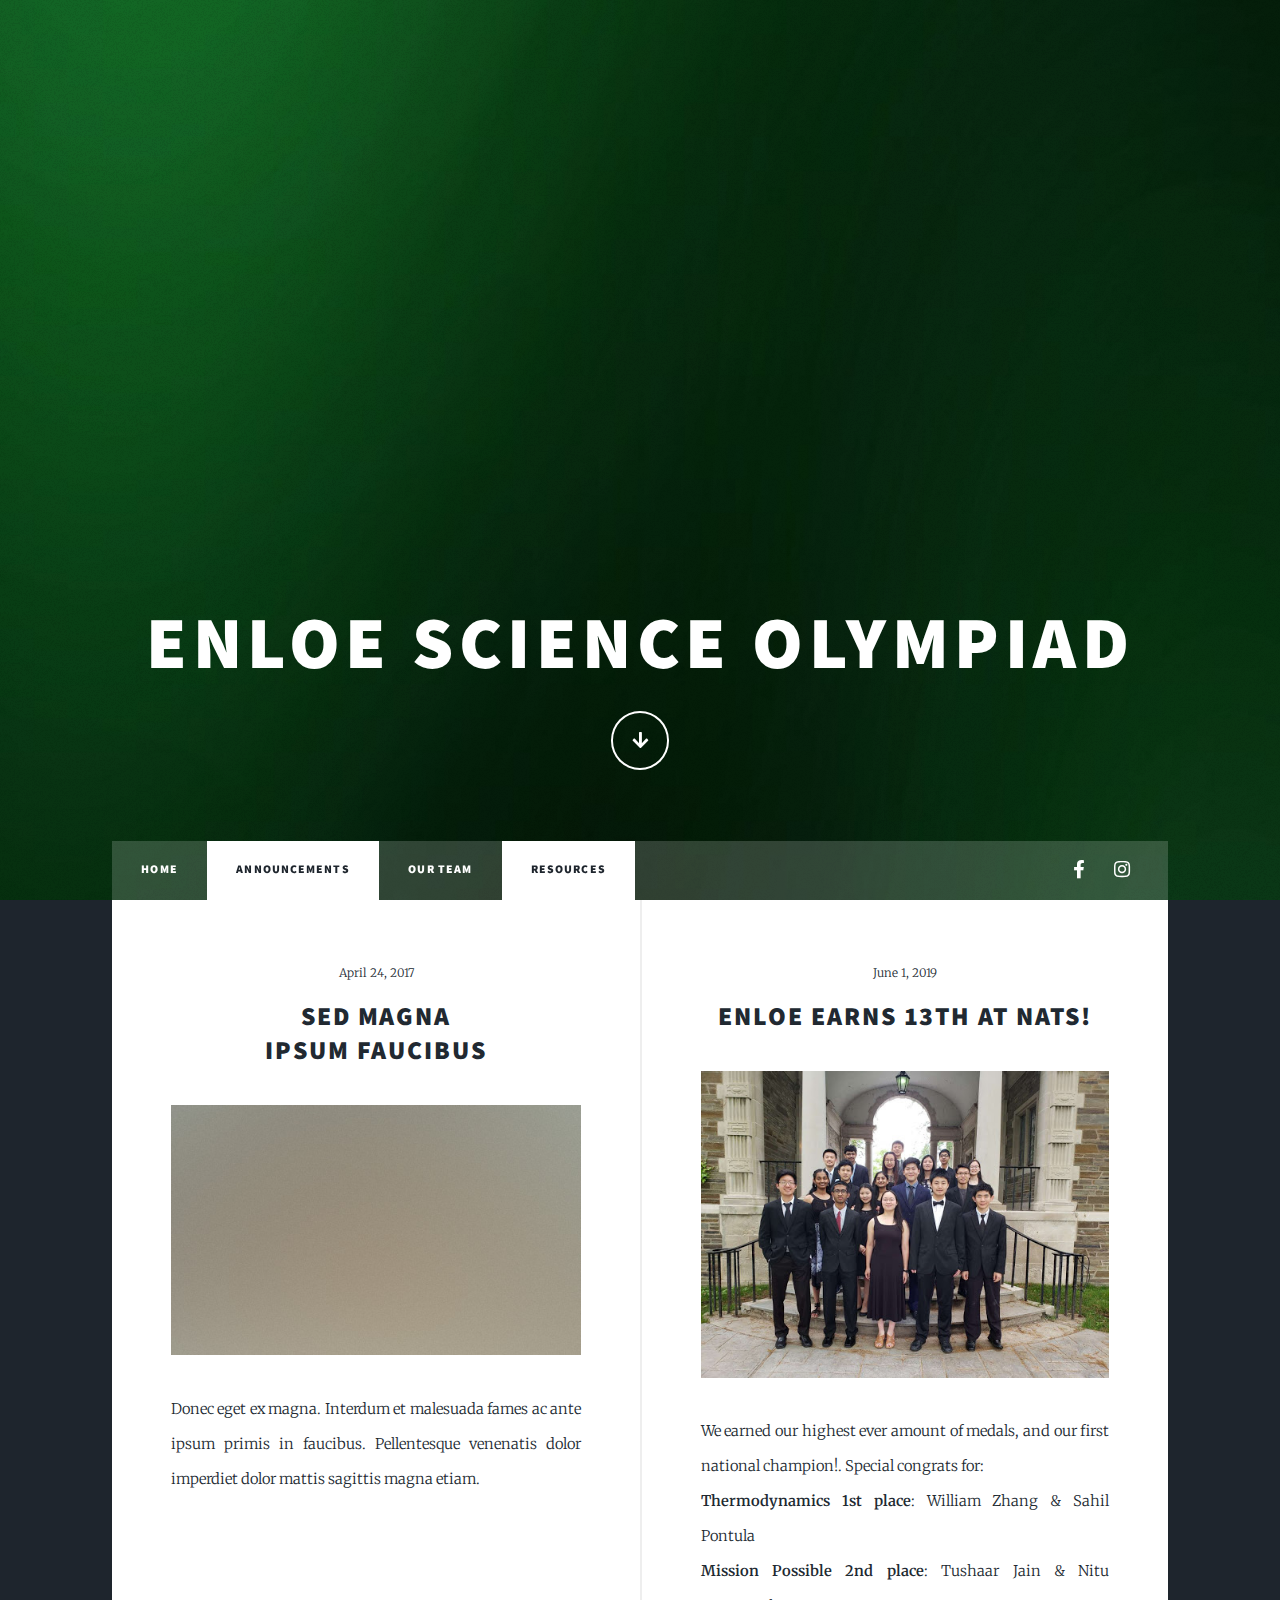
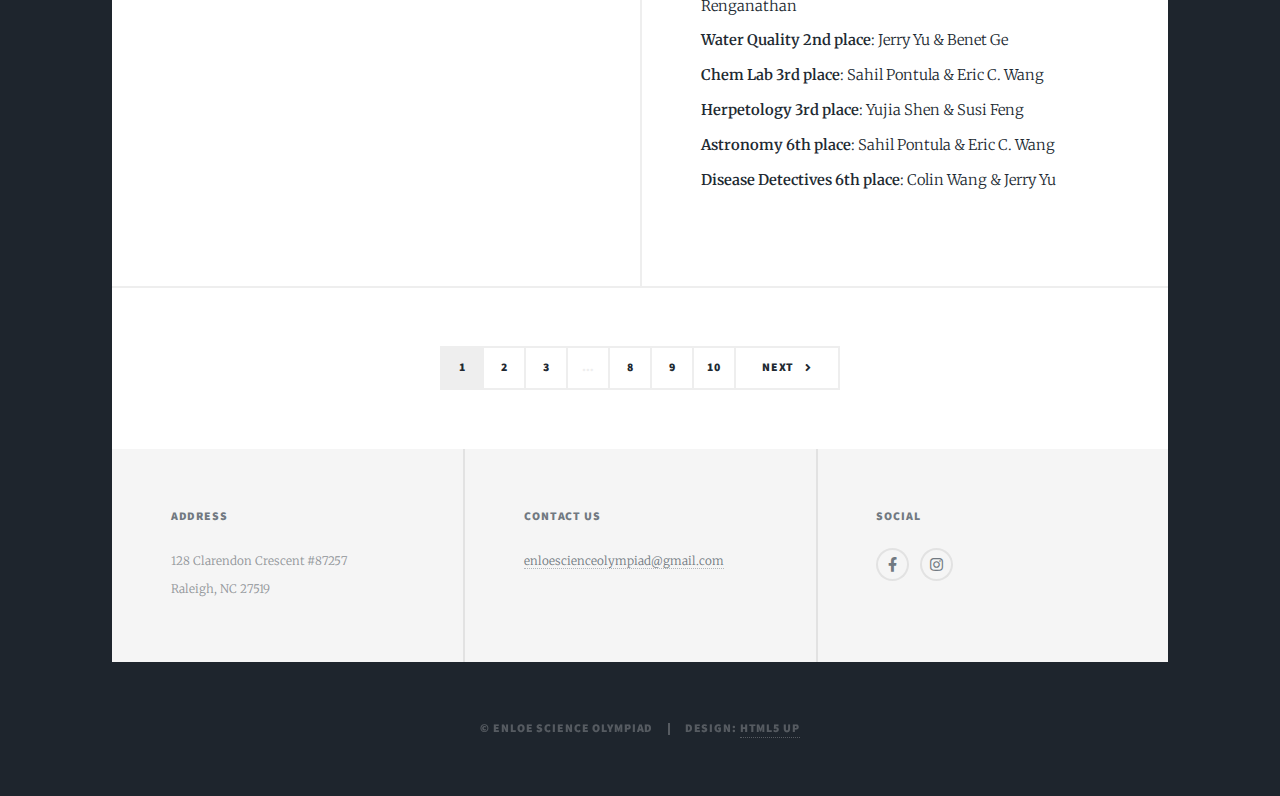
==== commit 1790b9f2: "Update announcements.html" ====
--- a/announcements.html
+++ b/announcements.html
@@ -35,8 +35,8 @@
 						<ul class="links">
 							<li><a href="index.html">Home</a></li>
 							<li class="active"><a href="announcements.html">Announcements</a></li>
-							<li><a href="captains.html">Captains</a></li>
-							<li><a href="elements.html">Elements Reference</a></li>
+							<li><a href="ourteam.html">Our Team</a></li>
+             						<li class="active"><a href="resources.html">Resources</a></li>
 						</ul>
 						<ul class="icons">
 							<li><a href="#" class="icon brands fa-facebook-f"><span class="label">Facebook</span></a></li>
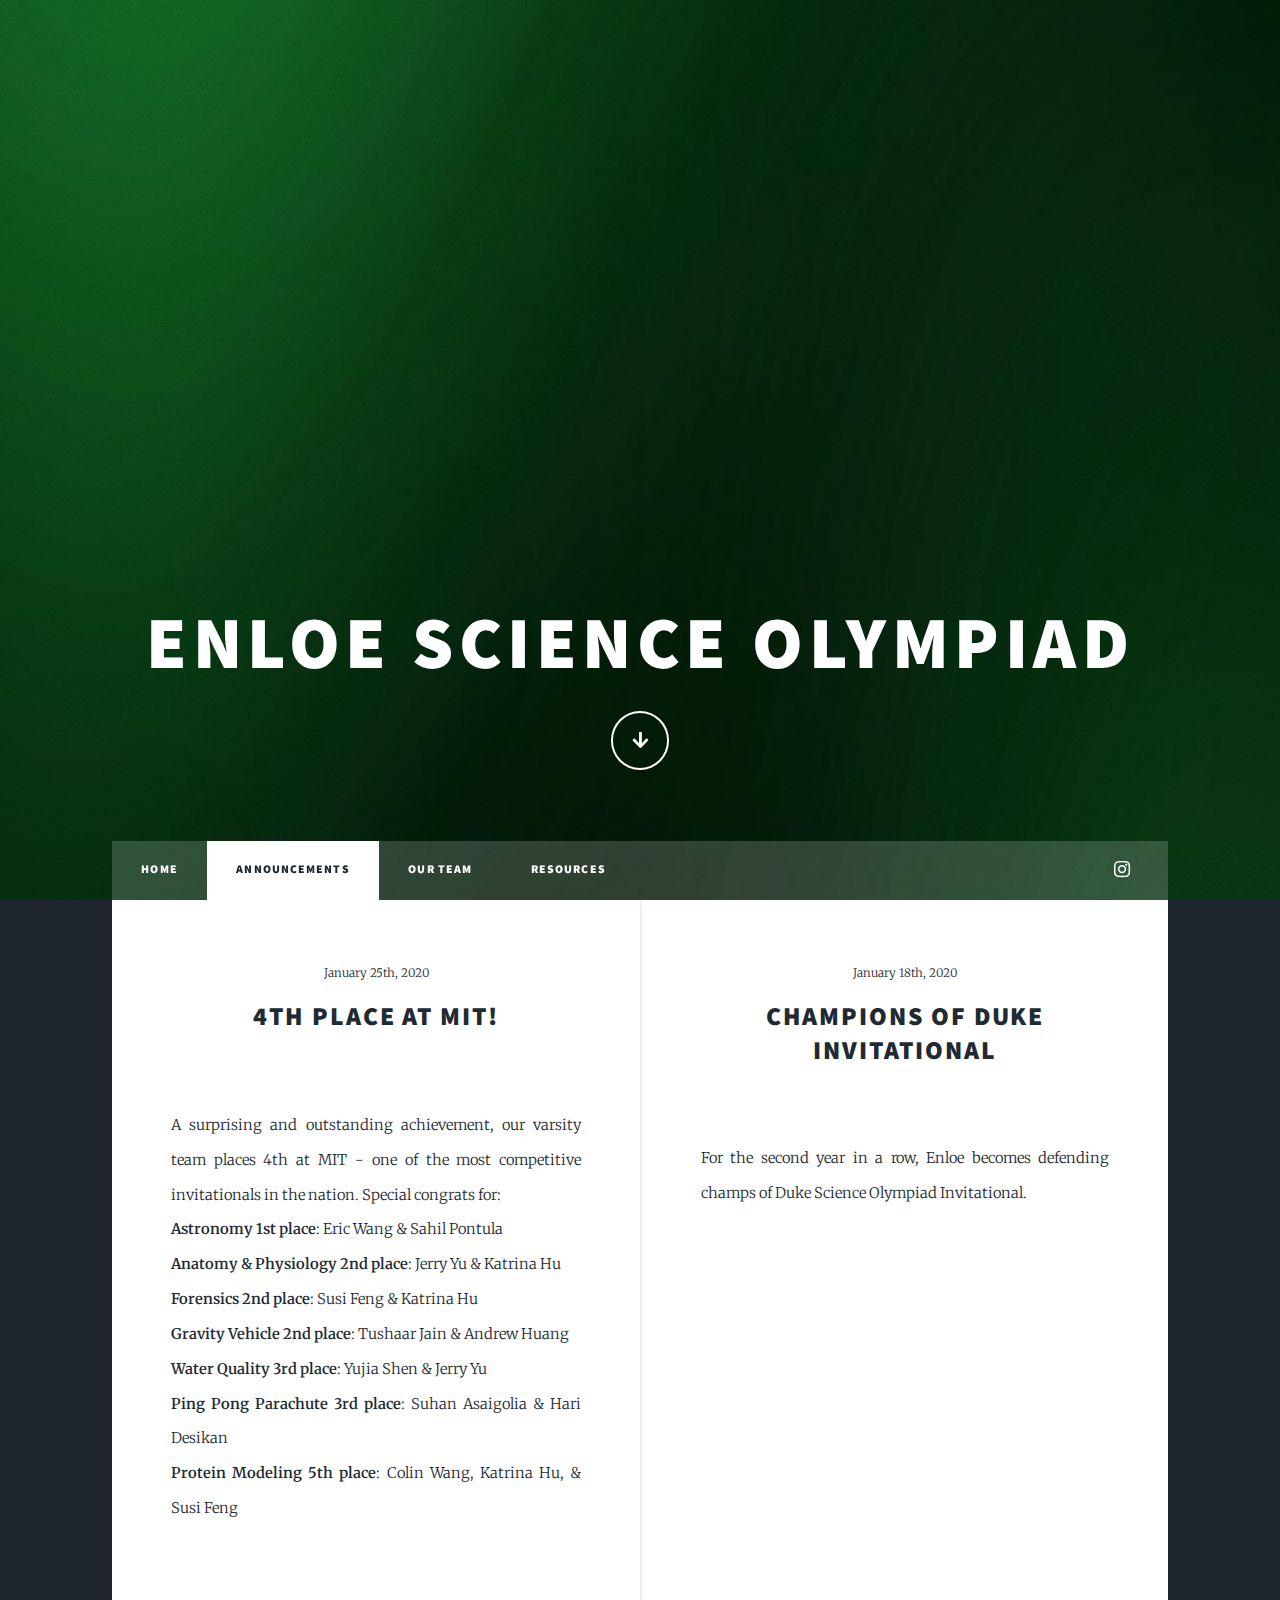
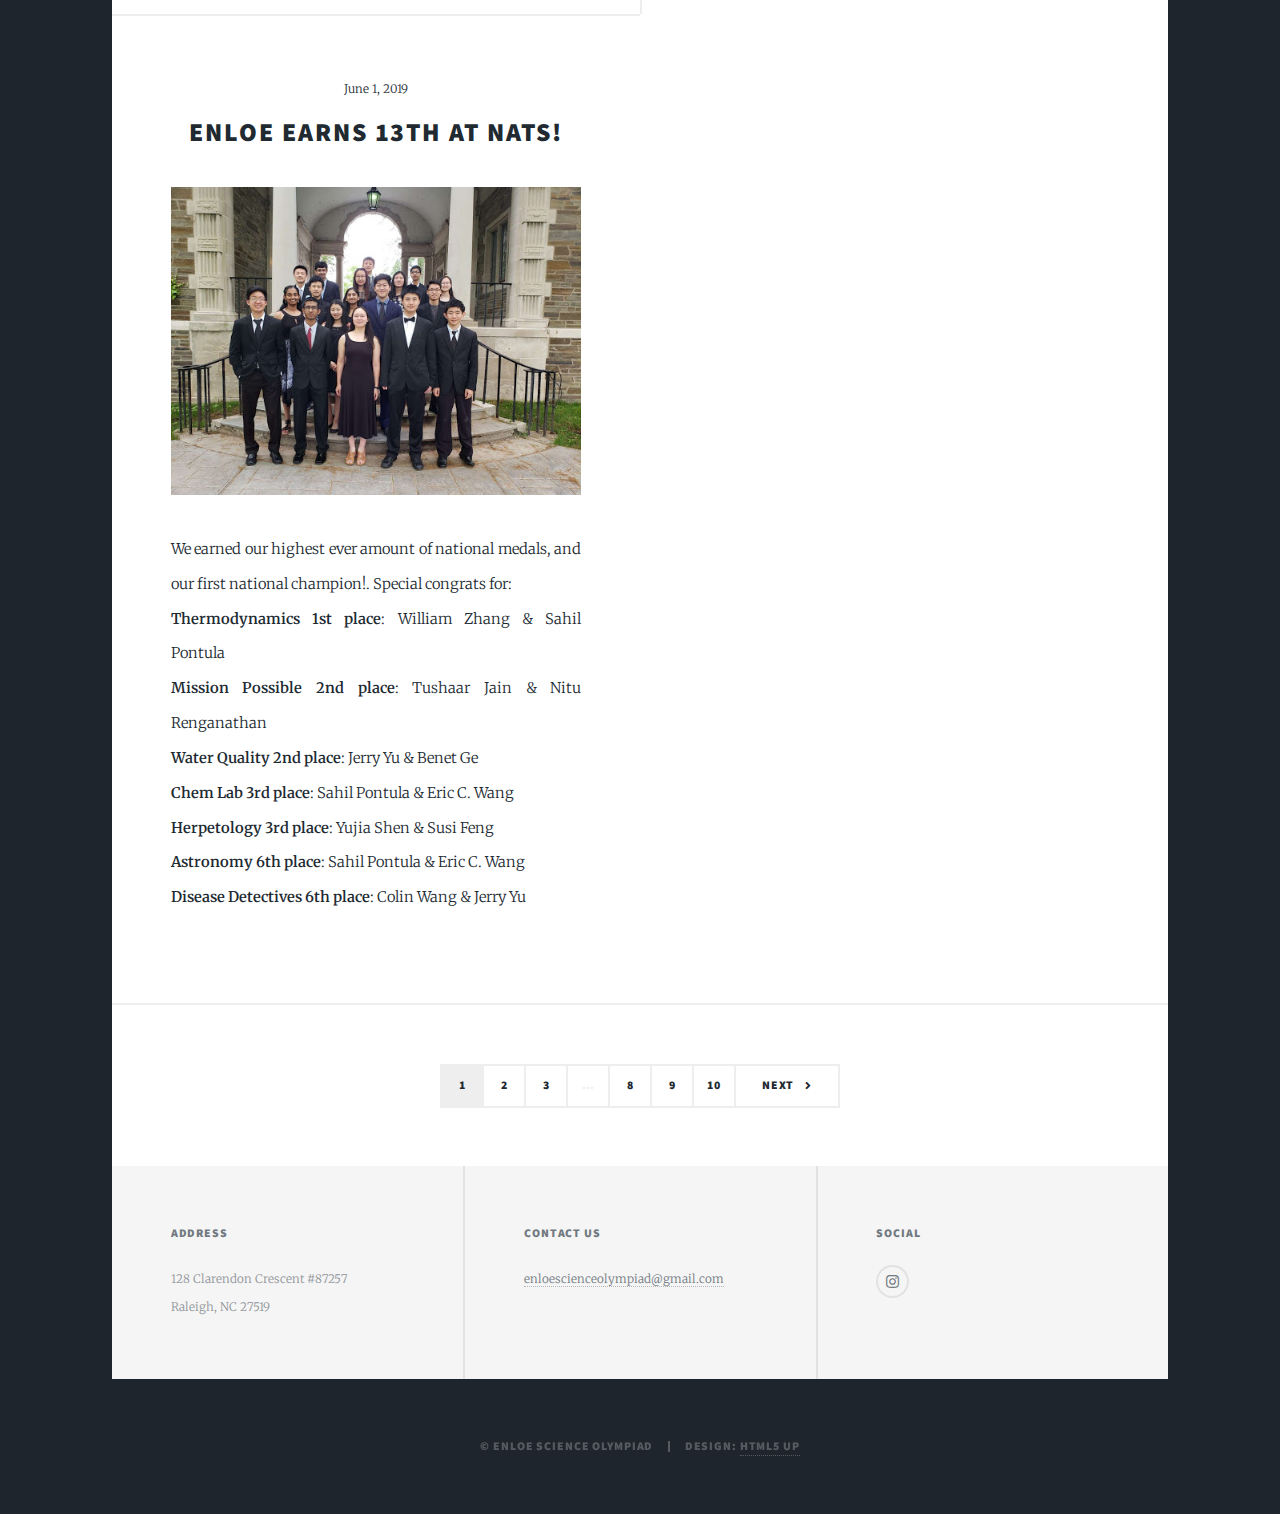
==== commit 9b5905ae: "Update announcements.html" ====
--- a/announcements.html
+++ b/announcements.html
@@ -36,11 +36,10 @@
 							<li><a href="index.html">Home</a></li>
 							<li class="active"><a href="announcements.html">Announcements</a></li>
 							<li><a href="ourteam.html">Our Team</a></li>
-             						<li class="active"><a href="resources.html">Resources</a></li>
+             						<li><a href="resources.html">Resources</a></li>
 						</ul>
 						<ul class="icons">
-							<li><a href="#" class="icon brands fa-facebook-f"><span class="label">Facebook</span></a></li>
-							<li><a href="#" class="icon brands fa-instagram"><span class="label">Instagram</span></a></li>
+							<li><a href="https://www.instagram.com/enloescioly/" target="_blank" class="icon brands fa-instagram"><span class="label">Instagram</span></a></li>
 						</ul>
 					</nav>
 
@@ -49,24 +48,44 @@
 
 						<!-- Posts -->
 							<section class="posts">
+			
 								<article>
 									<header>
-										<span class="date">April 24, 2017</span>
-										<h2><a href="#">Sed magna<br />
-										ipsum faucibus</a></h2>
+										<span class="date">January 25th, 2020</span>
+										<h2><a href="#">4th place at MIT!</a></h2>
 									</header>
-									<a href="#" class="image fit"><img src="images/pic02.jpg" alt="" /></a>
-									<p>Donec eget ex magna. Interdum et malesuada fames ac ante ipsum primis in faucibus. Pellentesque venenatis dolor imperdiet dolor mattis sagittis magna etiam.</p>
+									<a href="#" class="image fit"><img src="images/2020MIT.JPG" alt="" /></a>
+									<p>A surprising and outstanding achievement, our varsity team places 4th at MIT - one of the most competitive invitationals in the nation. Special congrats for:
+									<br /><b>Astronomy 1st place</b>: Eric Wang & Sahil Pontula<br />
+									<b>Anatomy & Physiology 2nd place</b>: Jerry Yu & Katrina Hu<br />
+									<b>Forensics 2nd place</b>: Susi Feng & Katrina Hu<br />
+									<b>Gravity Vehicle 2nd place</b>: Tushaar Jain & Andrew Huang<br />
+									<b>Water Quality 3rd place</b>: Yujia Shen & Jerry Yu<br />
+									<b>Ping Pong Parachute 3rd place</b>: Suhan Asaigolia & Hari Desikan<br />
+									<b>Protein Modeling 5th place</b>: Colin Wang, Katrina Hu, & Susi Feng<br /><p>
+									
 									<ul class="actions special">
 									</ul>
 								</article>
+								
+								<article>
+									<header>
+										<span class="date">January 18th, 2020</span>
+										<h2><a href="#">Champions of Duke Invitational</a></h2>
+									</header>
+									<a href="#" class="image fit"><img src="images/2020Duke.jpg" alt="" /></a>
+									<p>For the second year in a row, Enloe becomes defending champs of Duke Science Olympiad Invitational. 
+									<ul class="actions special">
+									</ul>
+								</article>
+								
 								<article>
 									<header>
 										<span class="date">June 1, 2019</span>
 										<h2><a href="#">Enloe earns 13th at Nats!</a></h2>
 									</header>
 									<a href="#" class="image fit"><img src="images/2019nats.jpg" alt="" /></a>
-									<p>We earned our highest ever amount of medals, and our first national champion!. Special congrats for:
+									<p>We earned our highest ever amount of national medals, and our first national champion!. Special congrats for:
 									<br /><b>Thermodynamics 1st place</b>: William Zhang & Sahil Pontula<br />
 									<b>Mission Possible 2nd place</b>: Tushaar Jain & Nitu Renganathan<br />
 									<b>Water Quality 2nd place</b>: Jerry Yu & Benet Ge<br />
@@ -111,8 +130,7 @@
 							<section>
 								<h3>Social</h3>
 								<ul class="icons alt">
-									<li><a href="#" class="icon brands alt fa-facebook-f"><span class="label">Facebook</span></a></li>
-									<li><a href="#" class="icon brands alt fa-instagram"><span class="label">Instagram</span></a></li>
+									<li><a href="https://www.instagram.com/enloescioly/" target="_blank" class="icon brands fa-instagram"><span class="label">Instagram</span></a></li>
 								</ul>
 							</section>
 						</section>
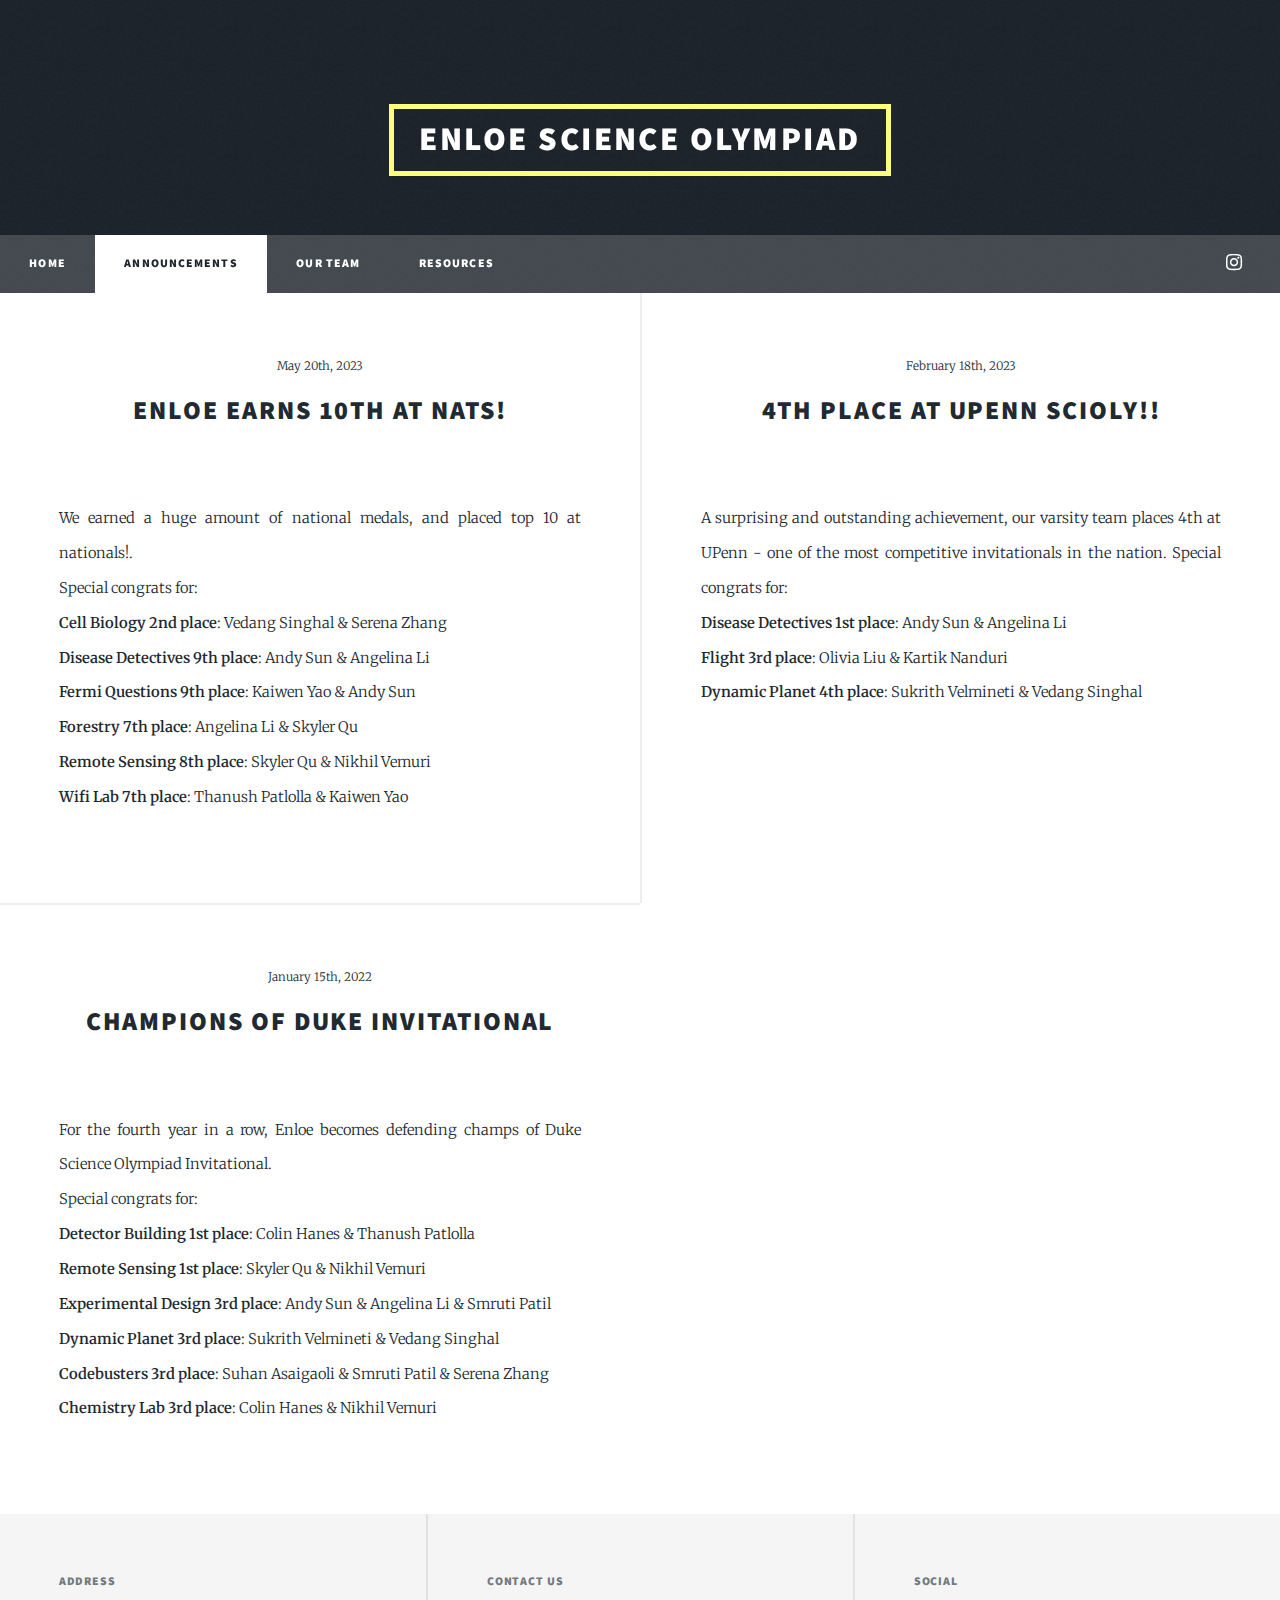
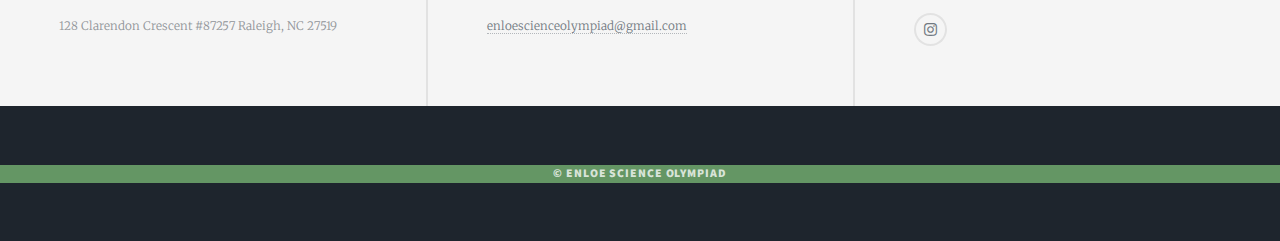
==== commit 89a0fa15: "changing background + nav bar sticky" ====
--- a/announcements.html
+++ b/announcements.html
@@ -17,26 +17,18 @@
 		<!-- Wrapper -->
 			<div id="wrapper" class="fade-in">
 
-				<!-- Intro -->
-					<div id="intro">
-						<h1>Enloe Science Olympiad</h1>
-						<ul class="actions">
-							<li><a href="#header" class="button icon solid solo fa-arrow-down scrolly">Continue</a></li>
-						</ul>
-					</div>
-
 				<!-- Header -->
 					<header id="header">
-						<a href="index.html" class="logo">Enloe Science Olympiad</a>
+						<a href="/" class="logo">Enloe Science Olympiad</a>
 					</header>
 
 				<!-- Nav -->
 					<nav id="nav">
 						<ul class="links">
-							<li><a href="index.html">Home</a></li>
-							<li class="active"><a href="announcements.html">Announcements</a></li>
-							<li><a href="ourteam.html">Our Team</a></li>
-             						<li><a href="resources.html">Resources</a></li>
+							<li><a href="/">Home</a></li>
+							<li class="active"><a href="/announcements">Announcements</a></li>
+							<li><a href="/ourteam">Our Team</a></li>
+             						<li><a href="/resources">Resources</a></li>
 						</ul>
 						<ul class="icons">
 							<li><a href="https://www.instagram.com/enloescioly/" target="_blank" class="icon brands fa-instagram"><span class="label">Instagram</span></a></li>
@@ -48,80 +40,63 @@
 
 						<!-- Posts -->
 							<section class="posts">
-			
 								<article>
 									<header>
-										<span class="date">January 25th, 2020</span>
-										<h2><a href="#">4th place at MIT!</a></h2>
+										<span class="date">May 20th, 2023</span>
+										<h2><a href="#">Enloe earns 10th at Nats!</a></h2>
 									</header>
-									<a href="#" class="image fit"><img src="images/2020MIT.JPG" alt="" /></a>
-									<p>A surprising and outstanding achievement, our varsity team places 4th at MIT - one of the most competitive invitationals in the nation. Special congrats for:
-									<br /><b>Astronomy 1st place</b>: Eric Wang & Sahil Pontula<br />
-									<b>Anatomy & Physiology 2nd place</b>: Jerry Yu & Katrina Hu<br />
-									<b>Forensics 2nd place</b>: Susi Feng & Katrina Hu<br />
-									<b>Gravity Vehicle 2nd place</b>: Tushaar Jain & Andrew Huang<br />
-									<b>Water Quality 3rd place</b>: Yujia Shen & Jerry Yu<br />
-									<b>Ping Pong Parachute 3rd place</b>: Suhan Asaigolia & Hari Desikan<br />
-									<b>Protein Modeling 5th place</b>: Colin Wang, Katrina Hu, & Susi Feng<br /><p>
-									
+									<a href="#" class="image fit"><img src="images/2023NatsAnnouncement.JPG" alt="" /></a>
+									<p>We earned a huge amount of national medals, and placed top 10 at nationals!.<br>Special congrats for:
+										<br /><b>Cell Biology 2nd place</b>: Vedang Singhal & Serena Zhang<br />
+										<b>Disease Detectives 9th place</b>: Andy Sun & Angelina Li<br />
+										<b>Fermi Questions 9th place</b>: Kaiwen Yao & Andy Sun<br />
+										<b>Forestry 7th place</b>: Angelina Li & Skyler Qu<br />
+										<b>Remote Sensing 8th place</b>: Skyler Qu & Nikhil Vemuri<br />
+										<b>Wifi Lab 7th place</b>: Thanush Patlolla & Kaiwen Yao<br />
+									<p>
+									<ul class="actions special">
+									</ul>
+								</article>
+
+								<article>
+									<header>
+										<span class="date">February 18th, 2023</span>
+										<h2><a href="#">4th place at UPenn Scioly!!</a></h2>
+									</header>
+									<a href="#" class="image fit"><img src="images/upenn.png" alt="" /></a>
+									<p>A surprising and outstanding achievement, our varsity team places 4th at UPenn - one of the most competitive invitationals in the nation. Special congrats for:
+									<br /><b>Disease Detectives 1st place</b>: Andy Sun & Angelina Li<br />
+									<b>Flight 3rd place</b>: Olivia Liu & Kartik Nanduri<br />
+									<b>Dynamic Planet 4th place</b>: Sukrith Velmineti & Vedang Singhal<br /></p>
 									<ul class="actions special">
 									</ul>
 								</article>
 								
 								<article>
 									<header>
-										<span class="date">January 18th, 2020</span>
+										<span class="date">January 15th, 2022</span>
 										<h2><a href="#">Champions of Duke Invitational</a></h2>
 									</header>
-									<a href="#" class="image fit"><img src="images/2020Duke.jpg" alt="" /></a>
-									<p>For the second year in a row, Enloe becomes defending champs of Duke Science Olympiad Invitational. 
+									<a href="#" class="image fit"><img src="images/2023Duso.jpg" alt="" /></a>
+									<p>For the fourth year in a row, Enloe becomes defending champs of Duke Science Olympiad Invitational.<br>Special congrats for:
+									<br /><b>Detector Building 1st place</b>: Colin Hanes & Thanush Patlolla<br />
+									<b>Remote Sensing 1st place</b>: Skyler Qu & Nikhil Vemuri<br />
+									<b>Experimental Design 3rd place</b>: Andy Sun & Angelina Li & Smruti Patil<br />
+									<b>Dynamic Planet 3rd place</b>: Sukrith Velmineti & Vedang Singhal<br />
+									<b>Codebusters 3rd place</b>: Suhan Asaigaoli & Smruti Patil & Serena Zhang<br />
+									<b>Chemistry Lab 3rd place</b>: Colin Hanes & Nikhil Vemuri<br /></p>
 									<ul class="actions special">
 									</ul>
 								</article>
 								
-								<article>
-									<header>
-										<span class="date">June 1, 2019</span>
-										<h2><a href="#">Enloe earns 13th at Nats!</a></h2>
-									</header>
-									<a href="#" class="image fit"><img src="images/2019nats.jpg" alt="" /></a>
-									<p>We earned our highest ever amount of national medals, and our first national champion!. Special congrats for:
-									<br /><b>Thermodynamics 1st place</b>: William Zhang & Sahil Pontula<br />
-									<b>Mission Possible 2nd place</b>: Tushaar Jain & Nitu Renganathan<br />
-									<b>Water Quality 2nd place</b>: Jerry Yu & Benet Ge<br />
-									<b>Chem Lab 3rd place</b>: Sahil Pontula & Eric C. Wang<br />
-									<b>Herpetology 3rd place</b>: Yujia Shen & Susi Feng<br />
-									<b>Astronomy 6th place</b>: Sahil Pontula & Eric C. Wang<br />
-									<b>Disease Detectives 6th place</b>: Colin Wang & Jerry Yu<br /><p>
-									<ul class="actions special">
-									</ul>
-								</article>
 							</section>
-
-				<!-- Footer -->
-					<footer>
-						<div class="pagination">
-							<!--<a href="#" class="previous">Prev</a>-->
-							<a href="#" class="page active">1</a>
-							<a href="#" class="page">2</a>
-							<a href="#" class="page">3</a>
-							<span class="extra">&hellip;</span>
-							<a href="#" class="page">8</a>
-							<a href="#" class="page">9</a>
-							<a href="#" class="page">10</a>
-							<a href="#" class="next">Next</a>
-						</div>
-					</footer>
-
 					</div>
-
 				<!-- Footer -->
 					<footer id="footer">
 						</section>
 							<section class="alt">
 								<h3>Address</h3>
-								<p>128 Clarendon Crescent #87257<br />
-								Raleigh, NC 27519</p>
+								<p>128 Clarendon Crescent #87257 Raleigh, NC 27519</p>
 							</section>
 							<section>
 								<h3>Contact Us</h3>
@@ -138,10 +113,10 @@
 
 				<!-- Copyright -->
 					<div id="copyright">
-						<ul><li>&copy; Enloe Science Olympiad</li><li>Design: <a href="https://html5up.net">HTML5 UP</a></li></ul>
+						<ul><li>&copy; Enloe Science Olympiad</li></ul>
 					</div>
 
-			</div>
+			
 
 		<!-- Scripts -->
 			<script src="assets/js/jquery.min.js"></script>
--- a/assets/css/main.css
+++ b/assets/css/main.css
@@ -3224,7 +3224,6 @@
 		transition: opacity 0.5s ease;
 		position: relative;
 		z-index: 1;
-		overflow: hidden;
 	}
 
 		#wrapper > .bg {
@@ -3234,7 +3233,7 @@
 			width: 100%;
 			height: 100%;
 			background-color: #212931;
-			background-image: url("../../images/overlay.png"), linear-gradient(0deg, rgba(0, 0, 0, 0.1), rgba(0, 0, 0, 0.1)), url("../../images/bg.jpg");
+			background-image: url("../../images/overlay.png"), linear-gradient(0deg, rgba(0, 0, 0, 0.1), rgba(0, 0, 0, 0.1)), url("../../images/2020MIT.JPG");
 			background-size: auto,								auto,														100% auto;
 			background-position: center,								center,														top center;
 			background-repeat: repeat,								no-repeat,													no-repeat;
@@ -3568,7 +3567,7 @@
 			border-width: 5px !important;
 			font-family: "Source Sans Pro", Helvetica, sans-serif;
 			font-size: 2.25rem;
-			font-weight: 900;ffff7e
+			font-weight: 900;
 			letter-spacing: 0.075em;
 			line-height: 1;
 			padding: 1rem 1.75rem;
@@ -3604,7 +3603,6 @@
 		}
 
 /* Nav */
-
 	#nav {
 		color: #ffffff;
 		display: -moz-flex;
@@ -3620,12 +3618,20 @@
 		line-height: 4rem;
 		margin: -4rem auto 0 auto;
 		overflow: hidden;
+		position: sticky;
+		position: -webkit-sticky;
+		top: 0;
 		padding: 0 2rem 0 0;
-		position: relative;
-		width: calc(100% - 4rem);
-		max-width: 72rem;
-		z-index: 2;
-	}
+		width: calc(100%);
+		z-index: 20;
+	}
+	#nav.pinned {
+		-moz-transition: -moz-transform 1s ease, opacity 1s ease;
+		-webkit-transition: -webkit-transform 1s ease, opacity 1s ease;
+		-ms-transition: -ms-transform 1s ease, opacity 1s ease;
+		transition: transform 1s ease, opacity 1s ease;
+		background: rgba(100, 170, 100, 1);
+	  }
 
 		#nav ul.divided li {
 			border-top-color: #ffffff;
@@ -3648,9 +3654,16 @@
 		}
 
 		#nav a {
-			color: #ffffff;
+			color: #fff;
 			border-bottom-color: rgba(255, 255, 255, 0.5);
 		}
+		#nav.pinned a {
+			-moz-transition: -moz-transform 1s ease, opacity 1s ease;
+			-webkit-transition: -webkit-transform 1s ease, opacity 1s ease;
+			-ms-transition: -ms-transform 1s ease, opacity 1s ease;
+			transition: transform 1s ease, opacity 1s ease;
+			color: #000;
+		  }
 
 			#nav a:hover {
 				border-bottom-color: transparent;
@@ -3658,7 +3671,7 @@
 			}
 
 		#nav strong, #nav b {
-			color: #ffffff;
+			color: #fff;
 		}
 
 		#nav h1, #nav h2, #nav h3, #nav h4, #nav h5, #nav h6 {
@@ -3753,14 +3766,19 @@
 
 		}
 
+/* navbar logo*/
+#logoImage{
+	width: "30px";
+	
+}
+
 /* Main */
 
 	#main {
 		background-color: #ffffff;
 		position: relative;
 		margin: 0 auto;
-		width: calc(100% - 4rem);
-		max-width: 72rem;
+		width: calc(100%);
 		z-index: 2;
 	}
 
@@ -3779,7 +3797,7 @@
 		}
 
 		#main > .post {
-			padding: 8rem 8rem 6rem 8rem ;
+			padding: 5rem 8rem 6rem 8rem ;
 		}
 
 			#main > .post header.major > .date {
@@ -3799,7 +3817,7 @@
 			@media screen and (max-width: 1280px) {
 
 				#main > .post {
-					padding: 6rem 4rem 4rem 4rem ;
+					padding: 5rem 4rem 4rem 4rem ;
 				}
 
 			}
@@ -3807,7 +3825,7 @@
 			@media screen and (max-width: 736px) {
 
 				#main > .post {
-					padding: 4rem 2rem 2rem 2rem ;
+					padding: 3rem 2rem 2rem 2rem ;
 				}
 
 					#main > .post header.major > .date {
@@ -3958,8 +3976,7 @@
 		cursor: default;
 		position: relative;
 		margin: 0 auto;
-		width: calc(100% - 4rem);
-		max-width: 72rem;
+		width: calc(100%);
 		z-index: 2;
 	}
 
@@ -4385,7 +4402,7 @@
 	#copyright {
 		color: #ffffff;
 		position: relative;
-		color: rgba(255, 255, 255, 0.25);
+		color: rgba(255, 255, 255, 0.75);
 		cursor: default;
 		font-family: "Source Sans Pro", Helvetica, sans-serif;
 		font-size: 0.8rem;
@@ -4394,10 +4411,10 @@
 		line-height: 1.5;
 		text-align: center;
 		text-transform: uppercase;
-		margin: 4rem auto 8rem auto;
-		width: calc(100% - 4rem);
-		max-width: 72rem;
+		padding: 0.5rem auto 1rem auto;
+		width: calc(100%);
 		z-index: 2;
+		background-color: rgba(100, 150, 100, 1)
 	}
 
 		#copyright input, #copyright select, #copyright textarea {
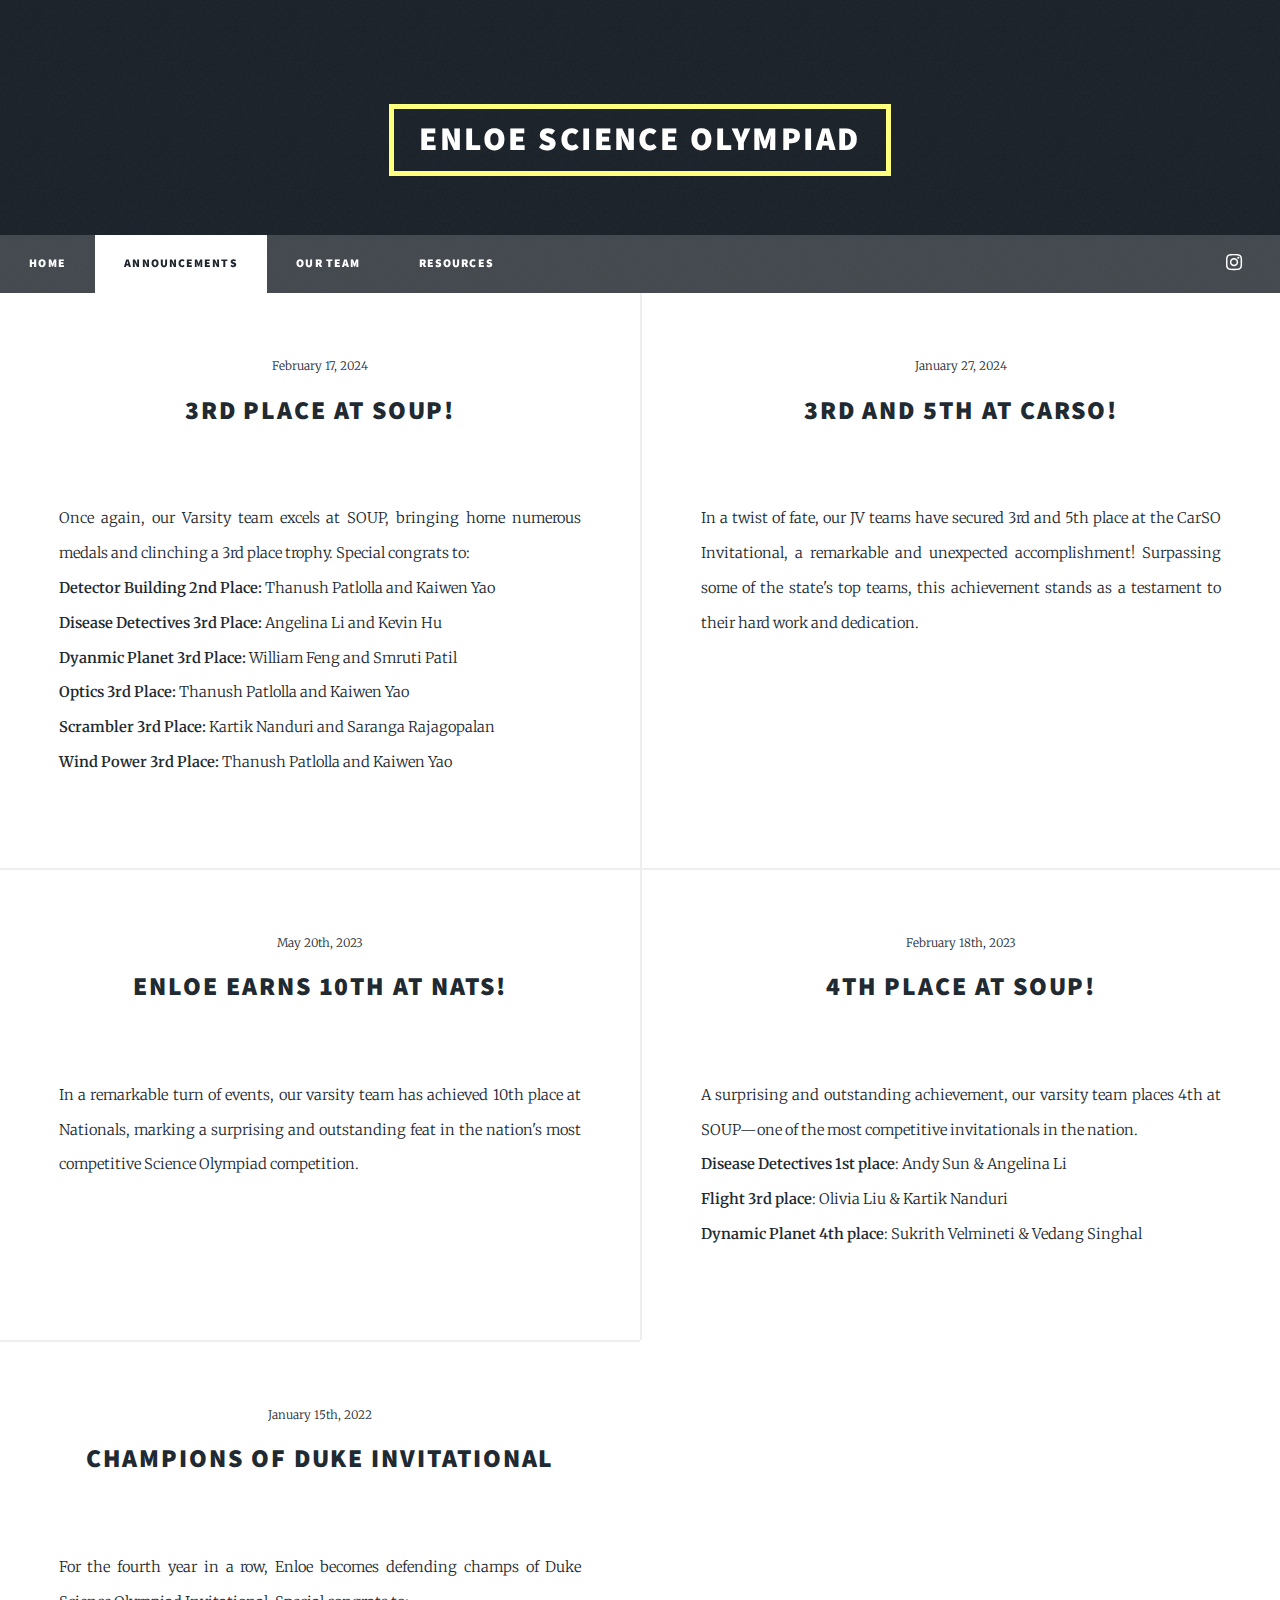
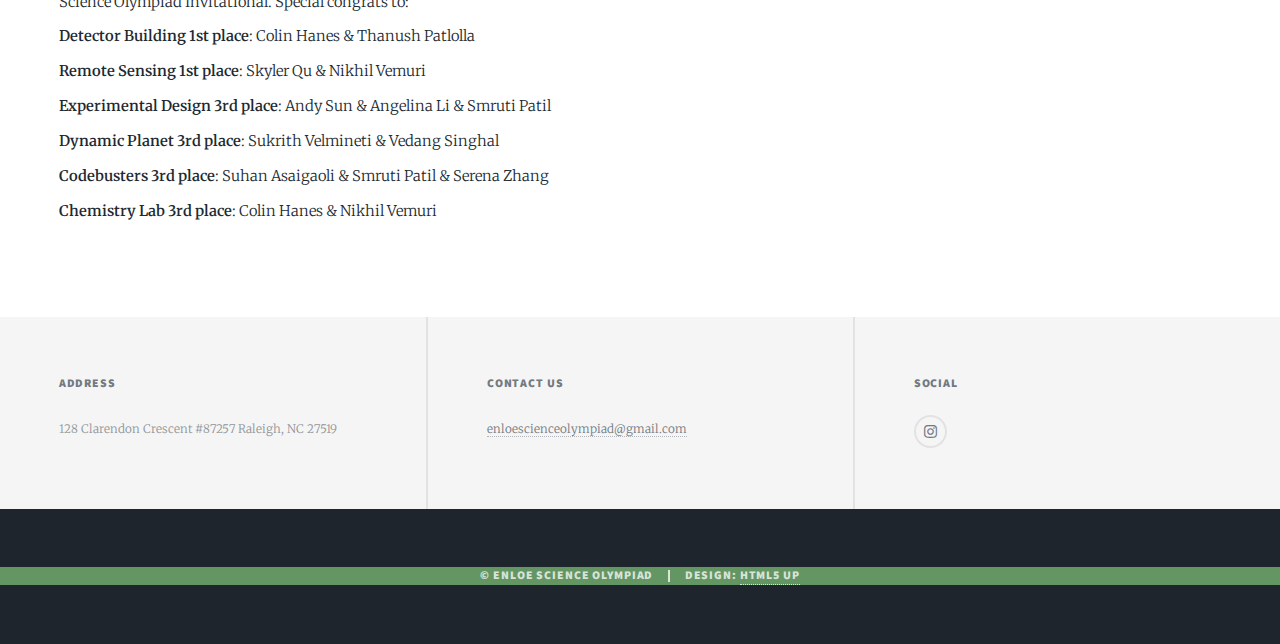
==== commit f9c93ae0: "asdfds" ====
--- a/announcements.html
+++ b/announcements.html
@@ -19,16 +19,16 @@
 
 				<!-- Header -->
 					<header id="header">
-						<a href="/" class="logo">Enloe Science Olympiad</a>
+						<a href="index.html" class="logo">Enloe Science Olympiad</a>
 					</header>
 
 				<!-- Nav -->
 					<nav id="nav">
 						<ul class="links">
-							<li><a href="/">Home</a></li>
-							<li class="active"><a href="/announcements">Announcements</a></li>
-							<li><a href="/ourteam">Our Team</a></li>
-             						<li><a href="/resources">Resources</a></li>
+							<li><a href="index.html">Home</a></li>
+							<li class="active"><a href="announcements.html">Announcements</a></li>
+							<li><a href="ourteam.html">Our Team</a></li>
+             						<li><a href="resources.html">Resources</a></li>
 						</ul>
 						<ul class="icons">
 							<li><a href="https://www.instagram.com/enloescioly/" target="_blank" class="icon brands fa-instagram"><span class="label">Instagram</span></a></li>
@@ -42,17 +42,41 @@
 							<section class="posts">
 								<article>
 									<header>
+										<span class="date">February 17, 2024</span>
+										<h2><a href="#">3rd Place at SOUP!</a></h2>
+									</header>
+									<a href="#" class="image fit"><img src="images/SOUP2024.JPG" alt="" /></a>
+									<p>Once again, our Varsity team excels at SOUP, bringing home numerous medals and clinching a 3rd place trophy. Special congrats to:
+										<br> <b>Detector Building 2nd Place: </b> Thanush Patlolla and Kaiwen Yao
+										<br> <b>Disease Detectives 3rd Place: </b> Angelina Li and Kevin Hu
+										<br> <b>Dyanmic Planet 3rd Place: </b> William Feng and Smruti Patil
+										<br> <b>Optics 3rd Place: </b> Thanush Patlolla and Kaiwen Yao
+										<br> <b>Scrambler 3rd Place: </b> Kartik Nanduri and Saranga Rajagopalan
+										<br> <b>Wind Power 3rd Place: </b> Thanush Patlolla and Kaiwen Yao
+									<p>
+									<ul class="actions special">
+									</ul>
+								</article>
+								<article>
+									<header>
+										<span class="date">January 27, 2024</span>
+										<h2><a href="#">3rd and 5th at CarSO!</a></h2>
+									</header>
+									<a href="#" class="image fit"><img src="images/2023NatsAnnouncement.JPG" alt="" /></a>
+									<p>In a twist of fate, our JV teams have secured 3rd and 5th place at the CarSO Invitational, a remarkable and unexpected accomplishment! Surpassing some of the state's top teams, this achievement stands as a testament to their hard work and dedication.
+										
+									<p>
+									<ul class="actions special">
+									</ul>
+								</article>
+								<article>
+									<header>
 										<span class="date">May 20th, 2023</span>
 										<h2><a href="#">Enloe earns 10th at Nats!</a></h2>
 									</header>
 									<a href="#" class="image fit"><img src="images/2023NatsAnnouncement.JPG" alt="" /></a>
-									<p>We earned a huge amount of national medals, and placed top 10 at nationals!.<br>Special congrats for:
-										<br /><b>Cell Biology 2nd place</b>: Vedang Singhal & Serena Zhang<br />
-										<b>Disease Detectives 9th place</b>: Andy Sun & Angelina Li<br />
-										<b>Fermi Questions 9th place</b>: Kaiwen Yao & Andy Sun<br />
-										<b>Forestry 7th place</b>: Angelina Li & Skyler Qu<br />
-										<b>Remote Sensing 8th place</b>: Skyler Qu & Nikhil Vemuri<br />
-										<b>Wifi Lab 7th place</b>: Thanush Patlolla & Kaiwen Yao<br />
+									<p>In a remarkable turn of events, our varsity team has achieved 10th place at Nationals, marking a surprising and outstanding feat in the nation's most competitive Science Olympiad competition.
+										
 									<p>
 									<ul class="actions special">
 									</ul>
@@ -61,10 +85,10 @@
 								<article>
 									<header>
 										<span class="date">February 18th, 2023</span>
-										<h2><a href="#">4th place at UPenn Scioly!!</a></h2>
+										<h2><a href="#">4th place at SOUP!</a></h2>
 									</header>
 									<a href="#" class="image fit"><img src="images/upenn.png" alt="" /></a>
-									<p>A surprising and outstanding achievement, our varsity team places 4th at UPenn - one of the most competitive invitationals in the nation. Special congrats for:
+									<p>A surprising and outstanding achievement, our varsity team places 4th at SOUP—one of the most competitive invitationals in the nation.
 									<br /><b>Disease Detectives 1st place</b>: Andy Sun & Angelina Li<br />
 									<b>Flight 3rd place</b>: Olivia Liu & Kartik Nanduri<br />
 									<b>Dynamic Planet 4th place</b>: Sukrith Velmineti & Vedang Singhal<br /></p>
@@ -78,7 +102,7 @@
 										<h2><a href="#">Champions of Duke Invitational</a></h2>
 									</header>
 									<a href="#" class="image fit"><img src="images/2023Duso.jpg" alt="" /></a>
-									<p>For the fourth year in a row, Enloe becomes defending champs of Duke Science Olympiad Invitational.<br>Special congrats for:
+									<p>For the fourth year in a row, Enloe becomes defending champs of Duke Science Olympiad Invitational. Special congrats to:
 									<br /><b>Detector Building 1st place</b>: Colin Hanes & Thanush Patlolla<br />
 									<b>Remote Sensing 1st place</b>: Skyler Qu & Nikhil Vemuri<br />
 									<b>Experimental Design 3rd place</b>: Andy Sun & Angelina Li & Smruti Patil<br />
@@ -113,7 +137,7 @@
 
 				<!-- Copyright -->
 					<div id="copyright">
-						<ul><li>&copy; Enloe Science Olympiad</li></ul>
+						<ul><li>&copy; Enloe Science Olympiad</li><li>Design: <a href="https://html5up.net">HTML5 UP</a></li></ul>
 					</div>
 
 			
